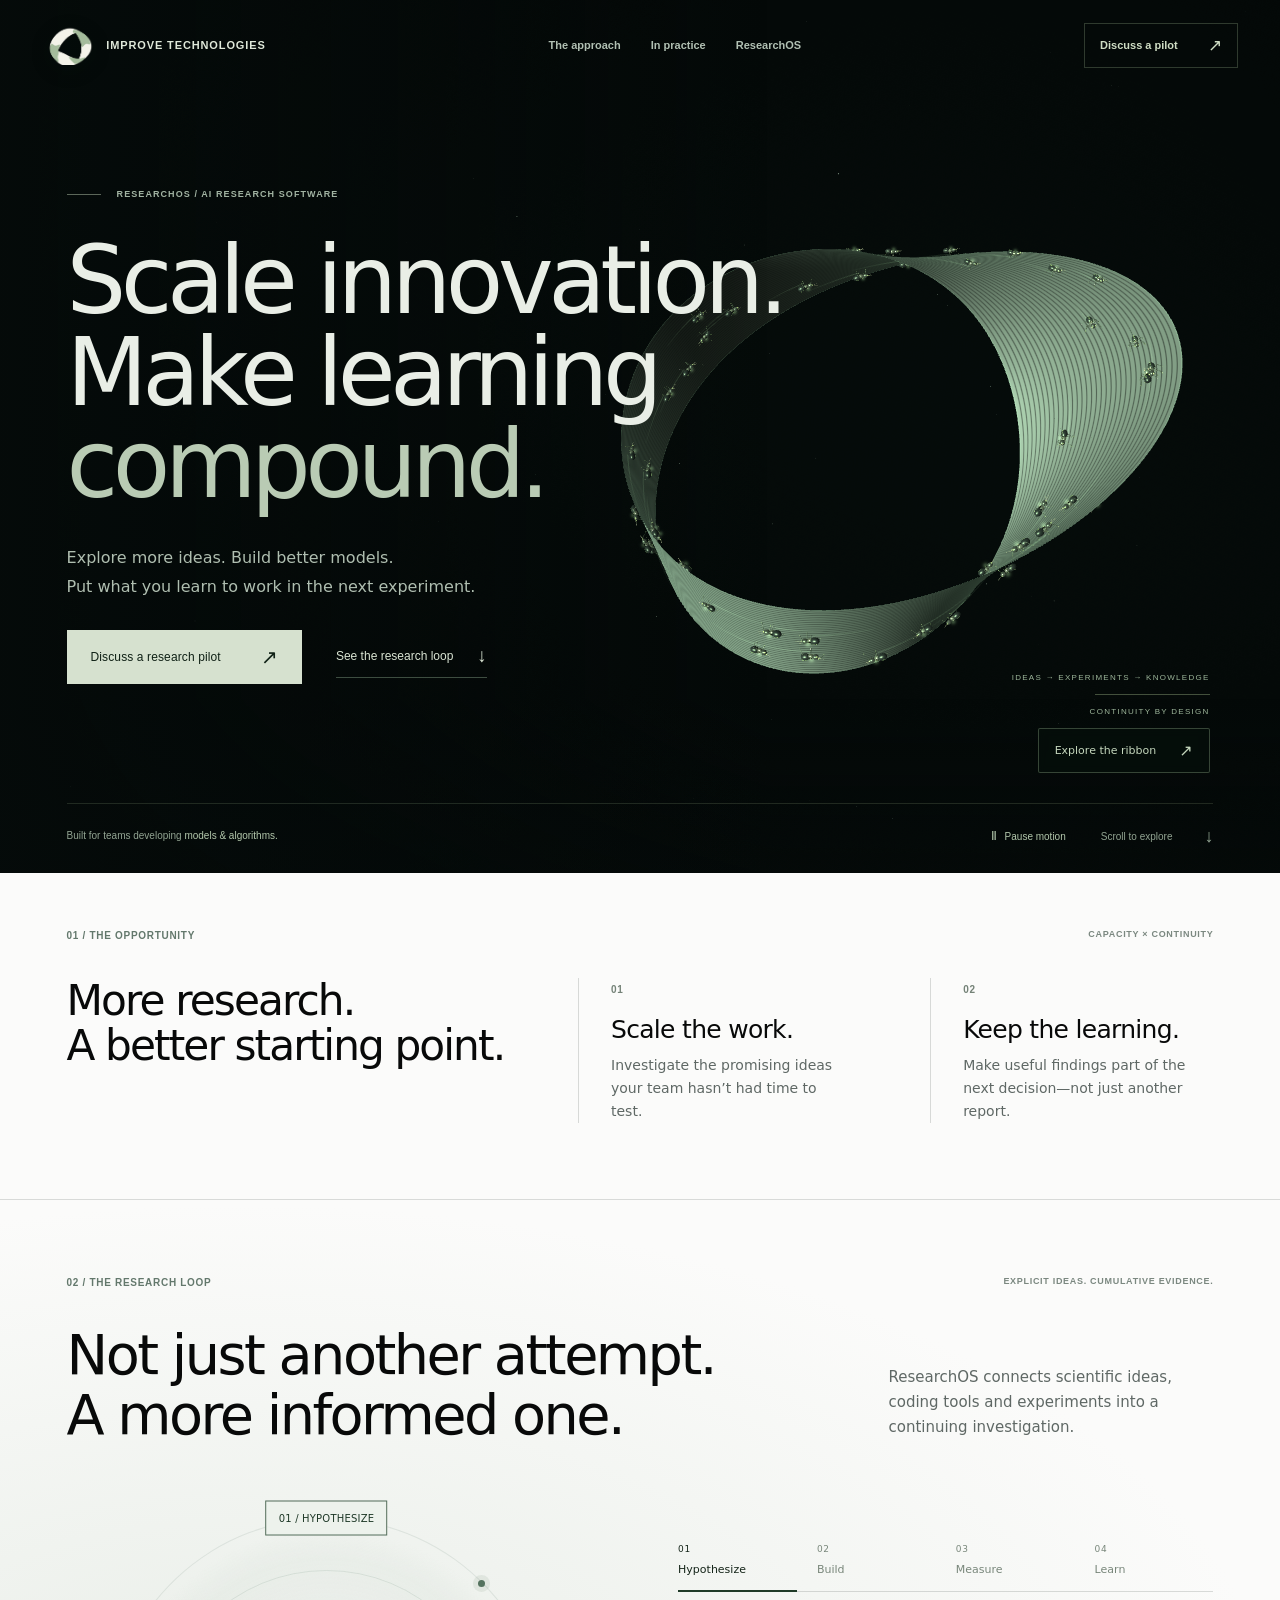
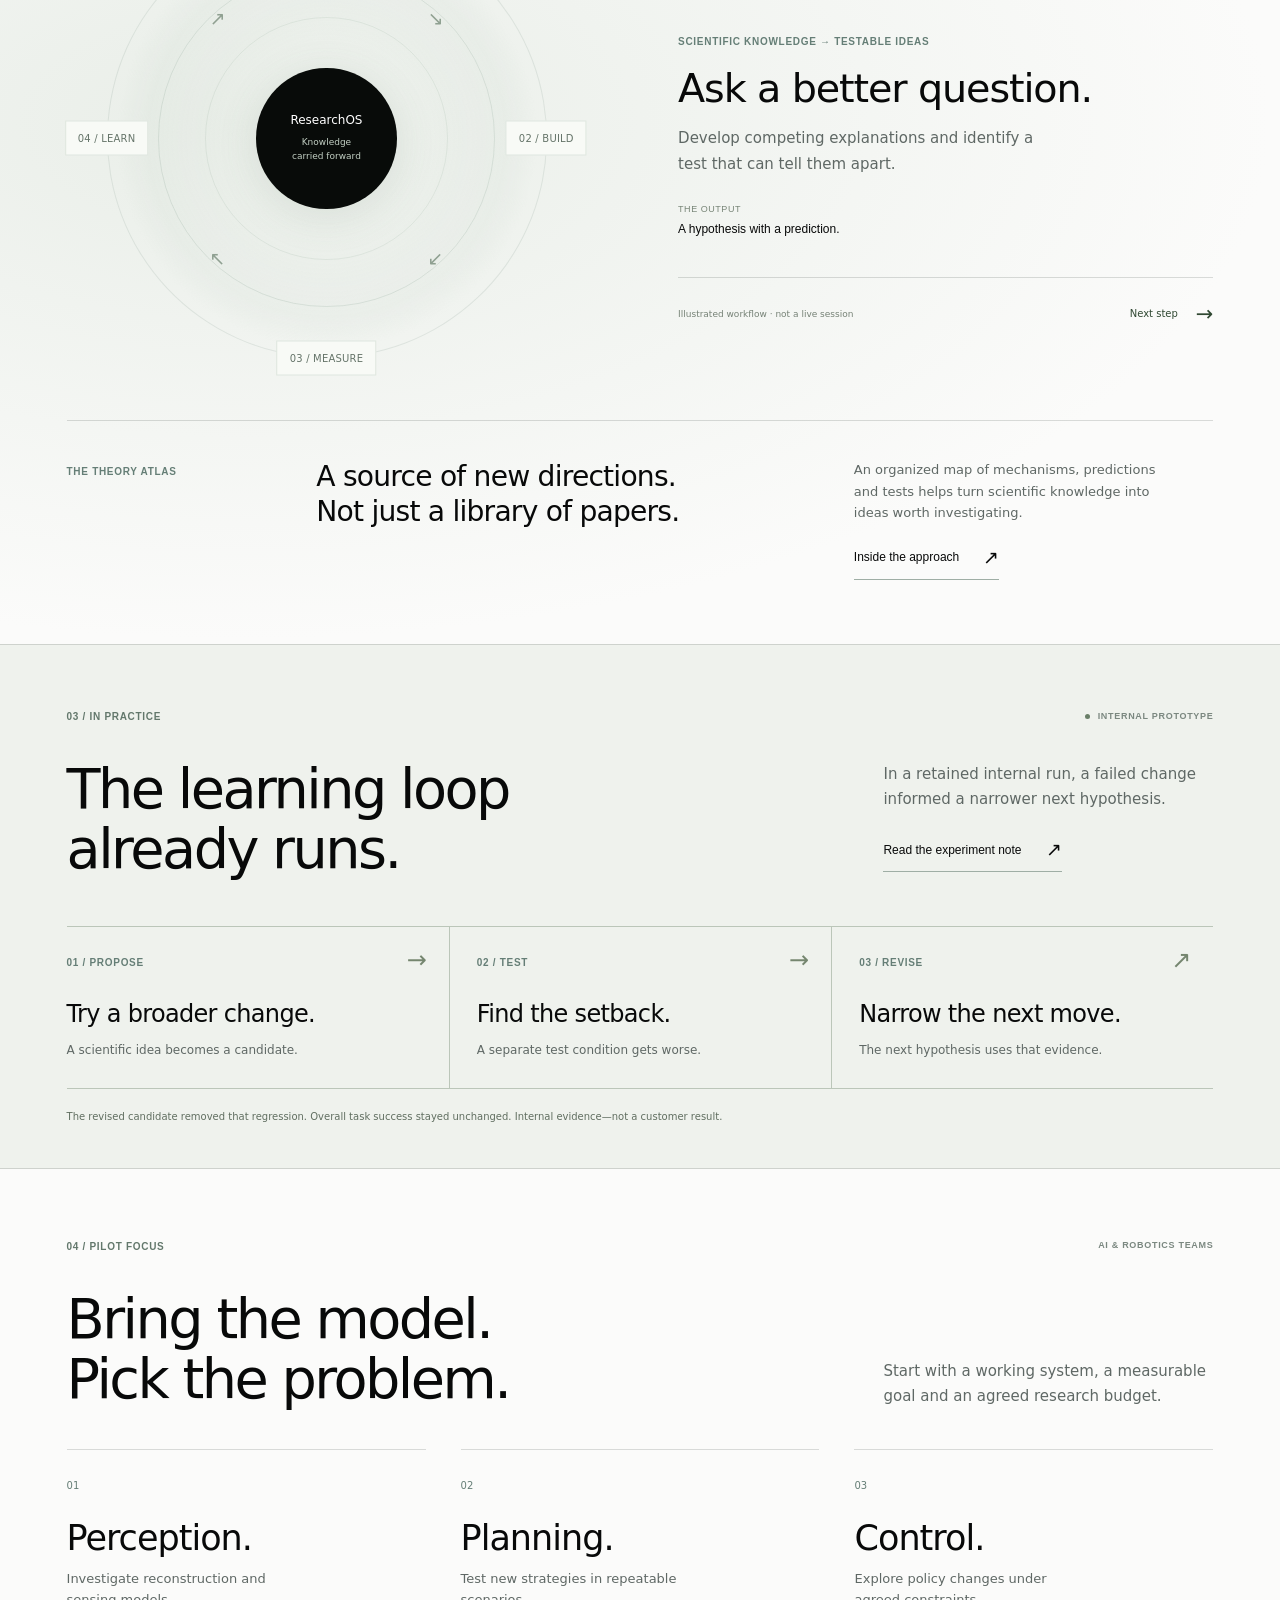
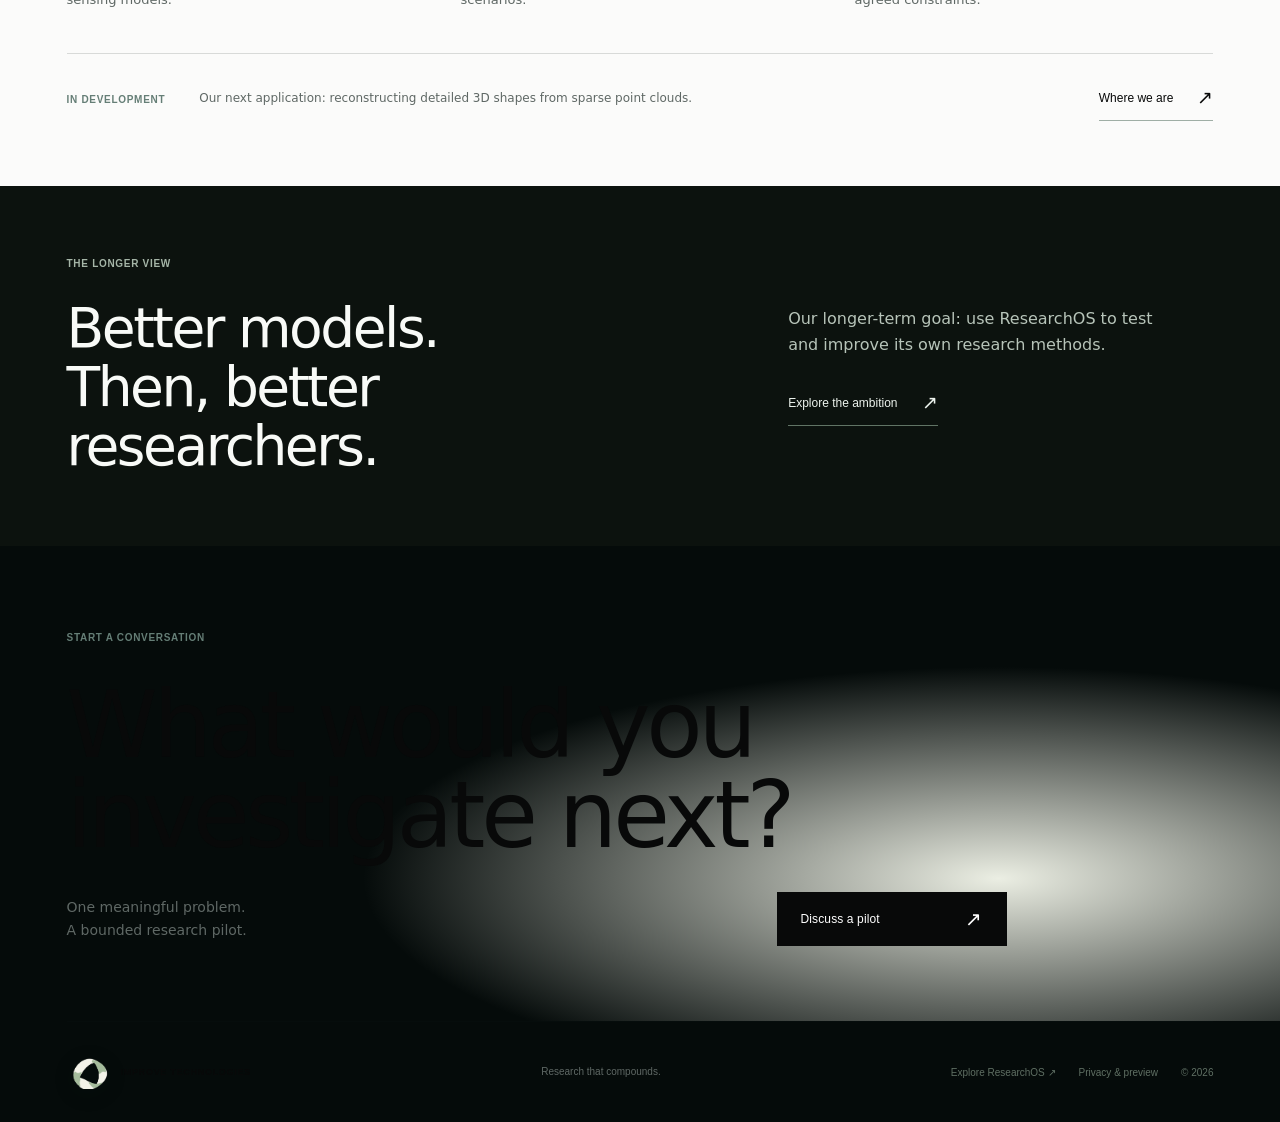
==== index.html @ 12ac1ec7 "Publish Improve Technologies website" ====
<!DOCTYPE html>

<html lang="en"><head><meta charset="utf-8"/><meta content="width=device-width, initial-scale=1" name="viewport"/><meta content="#fbfbfa" name="theme-color"/><meta content="noindex, nofollow" name="robots"/><meta content="ResearchOS by Improve Technologies. AI research software that develops and tests improvements to models and algorithms, and builds on what it learns." name="description"/><meta content="Improve Technologies — Scale innovation. Make learning compound." property="og:title"/><meta content="AI research software for teams developing better models and algorithms." property="og:description"/><meta content="website" property="og:type"/><link href="./favicon.svg" rel="icon" type="image/svg+xml"/><link href="./styles.css" rel="stylesheet"/><title>Improve Technologies — Scale innovation. Make learning compound.</title><style>
/* Approved landing copy + refined, living Möbius visual. */
body:not(.research-page){background:#050b0a}
.hero{min-height:max(830px,97svh);background:#050b0a;color:#e9eee6;padding-top:calc(var(--header) + 98px)}
.hero .grain,.hero .field-canvas{display:none}
.hero-copy{pointer-events:none;max-width:850px}.hero-copy button,.hero-copy a{pointer-events:auto}
.hero h1{font-size:clamp(76px,7.35vw,127px);font-weight:200;max-width:850px;letter-spacing:-.058em;line-height:.98}
.hero h1 span:last-child{color:#b9cbb4}
.hero-label{color:#a2b4a3;letter-spacing:.12em;font-size:9px}.hero-label .small-rule{background:#b4c5ab80}
.hero-deck{color:#afbeb0;font-size:16px;line-height:1.8;max-width:490px}
.hero .button-dark{background:#d6e1cf;color:#102116;border:1px solid #d6e1cf}
.hero .button-dark:hover{background:#eff4e9;color:#102116}
.hero .text-link{color:#dae5d4;border-bottom-color:#78917b80}
.hero-bottom{color:#92a492;border-top-color:#8fab8233}.hero-bottom strong{color:#b4c9ad}.hero .motion-toggle{color:#b4c9ad}
.field-caption{top:auto;bottom:155px;right:5.5%;color:#9db69a;font-size:8px;letter-spacing:.16em}
.field-caption i{background:#94aa8170}
.hero-scene{position:absolute;inset:0;z-index:-2;width:100%;height:100%;border:0;pointer-events:none;background:#050b0a}
.hero-shade{position:absolute;inset:0;z-index:-1;pointer-events:none;background:linear-gradient(90deg,rgba(5,11,10,.92),rgba(5,11,10,.48) 33%,transparent 60%),linear-gradient(0deg,rgba(5,11,10,.5),transparent 20%)}
.scene-launch{position:absolute;right:5.5%;bottom:100px;z-index:2;display:flex;align-items:center;gap:23px;color:#c4d6bc;font-size:11px;border:1px solid #a5c09950;padding:12px 16px;background:#0b1b1044;border-radius:2px;backdrop-filter:blur(5px)}
.scene-launch:hover{border-color:#c3d5b8;background:#12241b}
.scene-launch span{font-size:16px}
body.home-route .site-header,body:not(.research-page):not(.research-route) .site-header{color:#dfe8d9}
body.home-route .primary-nav a,body:not(.research-page):not(.research-route) .primary-nav a{color:#b1c0b3}
body.home-route .header-cta,body:not(.research-page):not(.research-route) .header-cta{border-color:#96ad884d;color:#cfddc4}
body.home-route .header-cta:hover,body:not(.research-page):not(.research-route) .header-cta:hover{background:#182b1e}
body.home-route .brand-mark i,body:not(.research-page):not(.research-route) .brand-mark i{background:#c2d5b4;box-shadow:0 0 10px #c6dcb038}
body.home-route .menu-button span,body:not(.research-page):not(.research-route) .menu-button span{background:#d8e3cd}
body.research-route{background:#fbfbfa}
#approach{background:radial-gradient(ellipse at 19% 50%,#e9eee8 0,#fbfbfa 70%)}
.orbital-loop .orbit-traveler{transition:transform 1.0s cubic-bezier(.2,.7,.2,1)}
.scene-dialog{width:100vw;max-width:none;height:100dvh;max-height:none;margin:0;padding:0;border:0;background:#050b0a;overflow:hidden;color:#dbe8d4;position:fixed;inset:0}
.scene-dialog::backdrop{background:#050b0a}
.scene-dialog iframe{width:100%;height:100%;border:0;display:block}
.scene-close{position:absolute;z-index:100;right:24px;top:84px;border:1px solid #a6c19777;color:#deecd3;background:#07150eeb;font-size:11px;padding:12px 16px;border-radius:2px}
.scene-close:hover{background:#203625}.scene-close span{margin-left:20px;font-size:19px}
.scene-dialog-note{position:absolute;top:89px;left:44px;z-index:20;color:#728d78;font-size:8px;letter-spacing:.07em;pointer-events:none}
.scene-dialog h2.sr-only{position:absolute;width:1px;height:1px;overflow:hidden;clip:rect(0,0,0,0)}
@media(min-width:1800px){.hero{min-height:960px}.hero-copy{max-width:940px}.hero h1{font-size:133px}}
@media(max-width:1000px) and (min-width:701px){.hero h1{font-size:clamp(66px,8.5vw,86px)}.hero{padding-top:160px}.hero-copy{max-width:650px}.hero-deck{font-size:14px}.hero-actions{gap:24px}.hero .text-link{font-size:11px}.field-caption{bottom:165px}}
@media(max-width:700px){
 .hero{min-height:1000px;min-height:max(1000px,125svh);padding-top:132px;padding-bottom:100px}
 .hero h1{font-size:clamp(48px,11.8vw,77px);max-width:100%;line-height:1.01}
 .hero-copy{width:100%}.hero-label{font-size:8px;margin-bottom:22px;gap:10px}.hero-label .small-rule{width:20px}
 .hero-deck{font-size:13px;line-height:1.75;margin-top:22px;max-width:100%}.hero-actions{gap:17px;margin-top:22px;flex-wrap:wrap}.hero .button{font-size:11px;min-height:46px;padding:12px 16px;gap:22px}.hero .text-link{font-size:10px;gap:12px}
 .hero-scene{top:470px;height:430px;bottom:auto}.hero-shade{background:linear-gradient(0deg,#050b0a,transparent 25%,transparent 52%,#050b0a 57%)}
 .scene-launch{right:var(--gutter);bottom:108px;padding:10px 13px;font-size:10px}
 .field-caption{left:var(--gutter);right:auto;bottom:112px;align-items:flex-start;font-size:6px;gap:7px;max-width:150px}
 .field-caption i{width:55px}.hero-bottom{font-size:9px;gap:15px;flex-wrap:wrap;bottom:22px}.hero-bottom>p{max-width:190px}.hero .scroll-link{display:none}.hero .motion-toggle{font-size:9px}
 .scene-close{top:77px;right:18px;padding:10px;font-size:10px}.scene-dialog-note{top:89px;left:20px;font-size:6px;max-width:160px}
}
@media(prefers-reduced-motion:reduce){*{scroll-behavior:auto!important}.orbit-traveler{transition:none!important}}
</style></head><body><a class="skip-link" href="#main">Skip to content</a><header class="site-header"><a aria-label="Improve Technologies home" class="brand" href="#top"><span aria-hidden="true" class="brand-mark"><img alt="" src="./assets/improve-logo-mark.png"/></span><span class="brand-name">Improve Technologies</span></a><nav aria-label="Main navigation" class="primary-nav"><a href="#approach">The approach</a><a href="#in-practice">In practice</a><a href="./research-os.html">ResearchOS</a></nav><div class="header-actions"><button class="header-cta" data-open="pilotDialog">Discuss a pilot <span aria-hidden="true">↗</span></button><button aria-controls="menuPanel" aria-expanded="false" aria-label="Open menu" class="menu-button"><span></span><span></span></button></div></header><nav aria-label="Mobile navigation" class="menu-panel" hidden="" id="menuPanel"><a href="#approach">The approach</a><a href="#in-practice">In practice</a><a href="./research-os.html">ResearchOS</a><button data-open="pilotDialog">Discuss a pilot <span aria-hidden="true">↗</span></button></nav>
<main id="main">
<section aria-labelledby="hero-title" class="hero" id="top">
<iframe aria-hidden="true" class="hero-scene" id="mobiusHero" tabindex="-1" title="Animated Möbius ribbon and electronic ants"></iframe><div aria-hidden="true" class="hero-shade"></div><div aria-hidden="true" class="grain"></div>
<div class="hero-copy"><p class="eyebrow hero-label"><span class="small-rule"></span>RESEARCHOS / AI RESEARCH SOFTWARE</p>
<h1 id="hero-title"><span>Scale innovation.</span><span>Make learning</span><span>compound.</span></h1>
<p class="hero-deck">Explore more ideas. Build better models.<br/>Put what you learn to work in the next experiment.</p>
<div class="hero-actions"><button class="button button-dark" data-open="pilotDialog">Discuss a research pilot <span aria-hidden="true">↗</span></button><a class="text-link" href="#approach">See the research loop <span aria-hidden="true">↓</span></a></div>
</div>
<p aria-hidden="true" class="field-caption"><span>IDEAS → EXPERIMENTS → KNOWLEDGE</span><i></i>CONTINUITY BY DESIGN</p>
<div class="hero-bottom"><p>Built for teams developing <strong>models &amp; algorithms.</strong></p><button aria-pressed="false" class="motion-toggle" id="motionToggle"><span aria-hidden="true" class="motion-icon">Ⅱ</span><span class="motion-label">Pause motion</span></button><a aria-label="Scroll to the opportunity" class="scroll-link" href="#opportunity">Scroll to explore <span aria-hidden="true">↓</span></a></div>
<button aria-haspopup="dialog" class="scene-launch" data-explore-scene="">Explore the ribbon <span aria-hidden="true">↗</span></button></section>
<section aria-labelledby="opportunity-title" class="opportunity section-shell" id="opportunity">
<div class="section-index"><span>01 / THE OPPORTUNITY</span><span>CAPACITY × CONTINUITY</span></div>
<div class="opportunity-grid"><h2 id="opportunity-title">More research.<br/>A better starting point.</h2><div class="benefit"><span class="mini-index">01</span><h3>Scale the work.</h3><p>Investigate the promising ideas your team hasn’t had time to test.</p></div><div class="benefit"><span class="mini-index">02</span><h3>Keep the learning.</h3><p>Make useful findings part of the next decision—not just another report.</p></div></div>
</section>
<section aria-labelledby="approach-title" class="approach section-shell" id="approach">
<div class="section-index"><span>02 / THE RESEARCH LOOP</span><span>EXPLICIT IDEAS. CUMULATIVE EVIDENCE.</span></div>
<div class="approach-heading"><h2 id="approach-title">Not just another attempt.<br/>A more informed one.</h2><p>ResearchOS connects scientific ideas, coding tools and experiments into a continuing investigation.</p></div>
<div class="loop-workspace">
<div aria-label="Scientific knowledge informs hypotheses, which lead to building, measuring and learning. Evidence feeds the next hypothesis." class="orbital-loop" role="img"><div class="orbit orbit-outer"></div><div class="orbit orbit-middle"></div><div class="orbit orbit-inner"></div><div class="orbit-core"><span>ResearchOS</span><small>Knowledge<br/>carried forward</small></div><span class="orbital-label label-top is-current" data-orbit="0">01 / Hypothesize</span><span class="orbital-label label-right" data-orbit="1">02 / Build</span><span class="orbital-label label-bottom" data-orbit="2">03 / Measure</span><span class="orbital-label label-left" data-orbit="3">04 / Learn</span><i aria-hidden="true" class="orbit-traveler"></i><span aria-hidden="true" class="orbit-direction direction-one">↘</span><span aria-hidden="true" class="orbit-direction direction-two">↙</span><span aria-hidden="true" class="orbit-direction direction-three">↖</span><span aria-hidden="true" class="orbit-direction direction-four">↗</span></div>
<div class="loop-details"><div aria-label="Explore the research steps" class="loop-tabs" role="tablist"><button aria-controls="panel-0" aria-selected="true" data-step="0" id="tab-0" role="tab"><span>01</span>Hypothesize</button><button aria-controls="panel-1" aria-selected="false" data-step="1" id="tab-1" role="tab" tabindex="-1"><span>02</span>Build</button><button aria-controls="panel-2" aria-selected="false" data-step="2" id="tab-2" role="tab" tabindex="-1"><span>03</span>Measure</button><button aria-controls="panel-3" aria-selected="false" data-step="3" id="tab-3" role="tab" tabindex="-1"><span>04</span>Learn</button></div>
<div aria-labelledby="tab-0" class="step-panel" id="panel-0" role="tabpanel" tabindex="0"><p class="eyebrow">SCIENTIFIC KNOWLEDGE → TESTABLE IDEAS</p><h3>Ask a better question.</h3><p>Develop competing explanations and identify a test that can tell them apart.</p><div class="step-output"><span>THE OUTPUT</span><strong>A hypothesis with a prediction.</strong></div></div>
<div aria-labelledby="tab-1" class="step-panel" hidden="" id="panel-1" role="tabpanel" tabindex="0"><p class="eyebrow">AN IDEA → AN ENGINEERING CHANGE</p><h3>Put ideas to work.</h3><p>Coding tools implement approved changes in the model or algorithm you want to improve.</p><div class="step-output"><span>THE OUTPUT</span><strong>A candidate ready to test.</strong></div></div>
<div aria-labelledby="tab-2" class="step-panel" hidden="" id="panel-2" role="tabpanel" tabindex="0"><p class="eyebrow">CONTROLLED EXPERIMENT → EVIDENCE</p><h3>Find out what changed.</h3><p>Compare against an agreed baseline. Preserve the result, its conditions and its limits.</p><div class="step-output"><span>THE OUTPUT</span><strong>Evidence, not just a score.</strong></div></div>
<div aria-labelledby="tab-3" class="step-panel" hidden="" id="panel-3" role="tabpanel" tabindex="0"><p class="eyebrow">EVIDENCE → THE NEXT INVESTIGATION</p><h3>Build on the result.</h3><p>Feed the findings into the next hypothesis—including evidence that challenges the last idea.</p><div class="step-output"><span>THE OUTPUT</span><strong>A more informed next move.</strong></div></div>
<div class="loop-footer"><span>Illustrated workflow · not a live session</span><button aria-label="Explore next research step" class="next-step" id="nextStep">Next step <span aria-hidden="true">→</span></button></div>
</div>
</div>
<div class="atlas-note"><p class="eyebrow">THE THEORY ATLAS</p><h3>A source of new directions.<br/>Not just a library of papers.</h3><div><p>An organized map of mechanisms, predictions and tests helps turn scientific knowledge into ideas worth investigating.</p><a class="text-link" href="./research-os.html#theory">Inside the approach <span aria-hidden="true">↗</span></a></div></div>
</section>
<section aria-labelledby="practice-title" class="practice section-shell" id="in-practice">
<div class="section-index"><span>03 / IN PRACTICE</span><span class="status-label"><i></i>INTERNAL PROTOTYPE</span></div>
<div class="practice-heading"><h2 id="practice-title">The learning loop<br/>already runs.</h2><div><p>In a retained internal run, a failed change informed a narrower next hypothesis.</p><button class="text-link" data-open="caseDialog">Read the experiment note <span aria-hidden="true">↗</span></button></div></div>
<div class="evidence-sequence"><article><span class="eyebrow">01 / PROPOSE</span><h3>Try a broader change.</h3><p>A scientific idea becomes a candidate.</p><span aria-hidden="true" class="sequence-arrow">→</span></article><article><span class="eyebrow">02 / TEST</span><h3>Find the setback.</h3><p>A separate test condition gets worse.</p><span aria-hidden="true" class="sequence-arrow">→</span></article><article><span class="eyebrow">03 / REVISE</span><h3>Narrow the next move.</h3><p>The next hypothesis uses that evidence.</p><span aria-hidden="true" class="sequence-mark">↗</span></article></div>
<p class="evidence-note">The revised candidate removed that regression. Overall task success stayed unchanged. Internal evidence—not a customer result.</p>
</section>
<section aria-labelledby="pilots-title" class="applications section-shell" id="pilots"><div class="section-index"><span>04 / PILOT FOCUS</span><span>AI &amp; ROBOTICS TEAMS</span></div><div class="applications-heading"><h2 id="pilots-title">Bring the model.<br/>Pick the problem.</h2><p>Start with a working system, a measurable goal and an agreed research budget.</p></div><div class="application-grid"><article><span>01</span><h3>Perception.</h3><p>Investigate reconstruction and sensing models.</p></article><article><span>02</span><h3>Planning.</h3><p>Test new strategies in repeatable scenarios.</p></article><article><span>03</span><h3>Control.</h3><p>Explore policy changes under agreed constraints.</p></article></div><div class="pilot-progress"><span class="eyebrow">IN DEVELOPMENT</span><p>Our next application: reconstructing detailed 3D shapes from sparse point clouds.</p><a class="text-link" href="./research-os.html#status">Where we are <span aria-hidden="true">↗</span></a></div></section>
<section aria-labelledby="vision-title" class="vision section-shell"><div><p class="eyebrow">THE LONGER VIEW</p><h2 id="vision-title">Better models.<br/>Then, better researchers.</h2></div><div class="vision-copy"><p>Our longer-term goal: use ResearchOS to test and improve its own research methods.</p><a class="text-link" href="./research-os.html#vision">Explore the ambition <span aria-hidden="true">↗</span></a></div></section>
<section aria-labelledby="contact-title" class="contact section-shell" id="contact"><p class="eyebrow">START A CONVERSATION</p><h2 id="contact-title">What would you<br/>investigate next?</h2><div class="contact-bottom"><p>One meaningful problem.<br/>A bounded research pilot.</p><button class="button button-dark" data-open="pilotDialog">Discuss a pilot <span aria-hidden="true">↗</span></button></div></section>
</main><footer class="site-footer"><a class="brand" href="./index.html#top"><span aria-hidden="true" class="brand-mark"><img alt="" src="./assets/improve-logo-mark.png"/></span><span class="brand-name">Improve Technologies</span></a><p>Research that compounds.</p><div class="footer-links"><a href="./research-os.html">Explore ResearchOS <span aria-hidden="true">↗</span></a><button data-open="privacyDialog">Privacy &amp; preview</button><span>© 2026</span></div></footer>
<dialog aria-labelledby="pilot-title" class="modal pilot-modal" id="pilotDialog">
<button aria-label="Close pilot brief" class="close-modal">×</button>
<p class="eyebrow">LET’S START WITH ONE PROBLEM</p>
<h2 id="pilot-title">What would you<br/>investigate next?</h2>
<p class="modal-deck">A working model. A meaningful test. A research question worth answering.</p>
<form id="pilotForm">
<div class="form-grid"><label>Your name<input autocomplete="name" maxlength="100" name="name" placeholder="Name" required=""/></label><label>Work email<input autocomplete="email" maxlength="150" name="email" placeholder="you@company.com" required="" type="email"/></label></div>
<label>Company or research team<input autocomplete="organization" maxlength="150" name="team" placeholder="Your team" required=""/></label>
<label>What do you want to improve?<textarea maxlength="2500" name="problem" placeholder="The model or algorithm, the problem, and how you would measure progress." required="" rows="3"></textarea></label>
<div class="form-grid"><label>Research area<select name="area"><option>AI model development</option><option>Robotics / perception</option><option>Planning / control</option><option>Other engineering research</option></select></label><label>Current evaluation<select name="evaluation"><option>We have a repeatable test</option><option>Our evaluation needs work</option><option>We are still exploring</option></select></label></div>
<div class="preview-note"><span class="status-dot"></span><p><strong>Review preview.</strong> Nothing is sent. Download your brief or copy it to share directly. Your answers stay in this tab.</p></div>
<div class="form-actions"><button class="button button-dark" type="submit">Download brief <span aria-hidden="true">↓</span></button><button class="text-button" id="copyBrief" type="button">Copy brief <span aria-hidden="true">↗</span></button></div>
<p class="form-status" id="formStatus" role="status"></p>
</form>
</dialog>
<dialog aria-labelledby="case-title" class="modal case-modal" id="caseDialog">
<button aria-label="Close experiment note" class="close-modal">×</button>
<p class="eyebrow">INTERNAL RESEARCH NOTE · 16 SEPTEMBER 2026</p>
<h2 id="case-title">Evidence changed<br/>the next attempt.</h2>
<p class="modal-deck">A bounded, three-attempt control simulation shows the feedback loop operating.</p>
<ol class="case-list"><li><span>01</span><div><h3>Propose.</h3><p>An initial candidate changed the strategy. Its results were recorded before the next research request.</p></div></li><li><span>02</span><div><h3>Test.</h3><p>A broader change exposed a regression in a separate test condition. That negative finding became part of the next attempt’s scientific context.</p></div></li><li><span>03</span><div><h3>Revise.</h3><p>The next hypothesis restricted where the change applied. The retained report records that the earlier regression disappeared.</p></div></li></ol>
<div class="case-boundary"><h3>What this establishes</h3><p>The retained internal report describes evidence-conditioned hypothesis revision. Overall task success stayed unchanged. This is not a customer result or proof of general productivity gains.</p><p>The report also leaves a separate mechanism-validation gate unresolved. The live run was not re-executed for this website.</p></div>
<p class="source-note">Source: ResearchOS internal L6 report, fourth occurrence, 16 September 2026. This is a summary of the retained report, not a live run.</p>
</dialog>
<dialog aria-labelledby="privacy-title" class="modal small-modal" id="privacyDialog"><button aria-label="Close privacy information" class="close-modal">×</button><p class="eyebrow">ABOUT THIS REVIEW</p><h2 id="privacy-title">A working preview.<br/>No hidden collection.</h2><p>This preview has no analytics, advertising trackers, cookies or third-party fonts. Its pilot form does not submit information to a server.</p><p>Briefs are created in your browser. Closing or refreshing the tab ends this temporary session. The hosting provider may still process ordinary request logs.</p><p>A verified contact destination and final company legal details must be added before a public commercial launch.</p></dialog>
<dialog aria-labelledby="sceneTitle" class="scene-dialog" id="sceneDialog"><h2 class="sr-only" id="sceneTitle">Explore the Möbius ribbon</h2><p class="scene-dialog-note">INTERACTIVE GEOMETRY · NOT A LIVE RESEARCHOS RUN</p><button aria-label="Close simulation and return to website" class="scene-close" id="closeScene">Back to website <span aria-hidden="true">×</span></button></dialog><script id="sceneSource" type="application/octet-stream">[base64]/[base64]/[base64]/[base64]/[base64]/[base64]/[base64]</script><script src="./script.js"></script></body></html>
---- styles.css ----
:root{--ink:#080909;--muted:#5f6865;--accent:#657e76;--paper:#fbfbfa;--line:rgba(15,28,23,.15);--font:Inter,ui-sans-serif,system-ui,-apple-system,BlinkMacSystemFont,"Segoe UI","Helvetica Neue",Arial,sans-serif;--ui:"Avenir Next",Inter,"Helvetica Neue",Arial,sans-serif;--gutter:clamp(24px,5.2vw,96px);--header:90px;color-scheme:light;font-family:var(--font)}
*{box-sizing:border-box}html{scroll-behavior:smooth;scroll-padding-top:105px}body{margin:0;min-width:320px;background:var(--paper);color:var(--ink);-webkit-font-smoothing:antialiased}body:has(dialog[open]){overflow:hidden}a{color:inherit;text-decoration:none}button,input,select,textarea{font:inherit}button{color:inherit;cursor:pointer}button,a,input,select,textarea,summary{-webkit-tap-highlight-color:transparent}button:focus-visible,a:focus-visible,summary:focus-visible{outline:2px solid var(--accent);outline-offset:6px}button{border:0;background:none}p{margin:0}h1,h2,h3{margin:0;font-weight:200}h2{font-size:clamp(35px,4.35vw,66px);line-height:1.07;letter-spacing:-.045em}h3{letter-spacing:-.028em}p{line-height:1.65}::selection{background:#d1dcd6;color:#000}[hidden]{display:none!important}.section-shell{padding-inline:var(--gutter)}.skip-link{position:fixed;left:24px;top:-90px;z-index:100;background:var(--ink);color:white;padding:14px}.skip-link:focus{top:12px}
.site-header{position:absolute;top:0;left:0;right:0;z-index:20;min-height:var(--header);display:flex;align-items:center;justify-content:space-between;gap:36px;padding:17px clamp(22px,3.3vw,64px)}.brand{display:inline-flex;align-items:center;gap:9px;white-space:nowrap;font-family:var(--ui);font-size:11px;letter-spacing:.015em;font-weight:650;text-transform:uppercase}.brand-mark{position:relative;width:45px;height:45px;display:grid;place-items:center;flex-shrink:0}.brand-mark:before,.brand-mark:after{content:"";position:absolute;inset:4px;border:1px solid #bac4bf;border-radius:50%;transform:rotate(40deg) scaleX(.65)}.brand-mark:after{inset:0;border-color:#d6deda;transform:rotate(40deg) scaleX(.65)}.brand-mark i{width:11px;height:11px;background:var(--ink);border-radius:50%;box-shadow:0 0 9px #7c8b8270}.primary-nav{display:flex;gap:30px;align-items:center;margin-left:auto;margin-right:auto}.primary-nav a,.header-cta,.menu-panel a,.menu-panel button{font-family:var(--ui);font-size:11px;font-weight:550}.primary-nav a{padding-block:9px;position:relative;color:#555d59}.primary-nav a:after{content:"";position:absolute;height:1px;background:currentColor;bottom:2px;left:0;right:0;transform:scaleX(0);transform-origin:left;transition:transform .25s}.primary-nav a:hover:after,.primary-nav a[aria-current]:after{transform:scaleX(1)}.header-actions{display:flex;align-items:center;gap:28px}.header-cta{padding:11px 15px;border:1px solid #aebbb6;display:flex;align-items:center;gap:30px;transition:background .2s}.header-cta:hover{background:#e7ede9}.header-cta span{font-size:17px}.menu-button{display:none;width:30px;height:32px;padding:5px 0;align-content:center;gap:6px}.menu-button span{display:block;height:1px;width:26px;background:var(--ink);transition:transform .2s}.menu-button[aria-expanded=true] span:first-child{transform:translateY(3.5px) rotate(45deg)}.menu-button[aria-expanded=true] span:last-child{transform:translateY(-3.5px) rotate(-45deg)}.menu-panel{position:absolute;z-index:19;top:78px;right:20px;left:20px;padding:10px 20px;background:#fbfbfaf5;backdrop-filter:blur(18px);border:1px solid var(--line)}.menu-panel a,.menu-panel button{display:flex;justify-content:space-between;width:100%;padding:19px 0;border-bottom:1px solid var(--line);text-align:left;font-size:15px}.menu-panel button{border-bottom:0}.eyebrow,.section-index,.mini-index{font-family:var(--ui);font-size:10px;font-weight:550;line-height:1.5;letter-spacing:.07em;text-transform:uppercase}.eyebrow{color:var(--accent)}
.hero{position:relative;isolation:isolate;min-height:900px;min-height:max(840px,96svh);padding:calc(var(--header) + 76px) var(--gutter) 130px;overflow:hidden;background:radial-gradient(ellipse at 87% 61%,#dde6df 0,transparent 43%),linear-gradient(130deg,#fbfbfa 30%,#fff 65%,#f3f5ee)}.field-canvas,.grain{position:absolute;inset:0;z-index:-1;pointer-events:none;width:100%;height:100%}.grain{opacity:.16;background-image:linear-gradient(#33333309 1px,transparent 1px),linear-gradient(90deg,#33333309 1px,transparent 1px);background-size:35px 35px;mask-image:linear-gradient(140deg,transparent 20%,#000)}.hero-copy{position:relative;z-index:1;max-width:1100px}.hero-label{display:flex;gap:16px;align-items:center;margin-bottom:33px;color:#586860}.small-rule{width:34px;height:1px;display:inline-block;background:var(--ink)}.hero h1{font-size:clamp(76px,8.8vw,151px);font-weight:100;line-height:.95;letter-spacing:-.055em;max-width:1090px}.hero h1 span{display:block}.hero h1 span:last-child{color:#637c71}.hero-deck{margin-top:33px;font-size:17px;line-height:1.65;max-width:485px;color:#3c4941}.hero-actions{display:flex;align-items:center;gap:34px;margin-top:28px}.button{min-height:52px;display:inline-flex;justify-content:space-between;align-items:center;gap:40px;padding:16px 23px;font-family:var(--ui);font-size:12px;font-weight:500;letter-spacing:.01em;transition:background .2s,transform .2s;border:1px solid transparent}.button-dark{background:var(--ink);color:#fff}.button-dark:hover{background:#30463b;transform:translateY(-2px)}.button span{font-size:20px;line-height:1}.text-link{display:inline-flex;gap:24px;align-items:center;border:0;background:transparent;padding:8px 0;border-bottom:1px solid #9faea5;font-family:var(--ui);font-size:12px;font-weight:500;width:max-content;max-width:100%;line-height:1.4;transition:color .2s,border-color .2s}.text-link span{font-size:19px}.text-link:hover{color:var(--accent);border-color:var(--ink)}.field-caption{position:absolute;right:7%;top:72%;font-size:9px;letter-spacing:.11em;color:#687a70;text-transform:uppercase;font-family:var(--ui);display:flex;flex-direction:column;align-items:flex-end;gap:10px}.field-caption i{display:block;width:115px;height:1px;background:#9bad9e}.hero-bottom{position:absolute;bottom:25px;left:var(--gutter);right:var(--gutter);border-top:1px solid var(--line);padding-top:20px;display:flex;align-items:center;justify-content:space-between;gap:30px;font-family:var(--ui);font-size:10px;color:#5b685f}.hero-bottom strong{font-weight:500;color:#303b34}.motion-toggle{display:flex;align-items:center;gap:8px;font-size:10px;padding:5px;color:#5b685f;margin-left:auto}.motion-icon{font-size:12px}.scroll-link{display:flex;gap:32px;align-items:center}.scroll-link span{font-size:18px}
.section-index{display:flex;justify-content:space-between;gap:24px;color:#63786c;padding-bottom:35px}.section-index span+span{color:#7b8880;font-size:9px}.opportunity{padding-top:55px;padding-bottom:76px;border-bottom:1px solid var(--line);background:#fbfbfa}.opportunity-grid{display:grid;grid-template-columns:1.25fr .8fr .8fr;gap:6%}.opportunity h2{font-size:clamp(33px,3.3vw,49px)}.benefit{border-left:1px solid var(--line);padding-left:32px}.mini-index{color:#748277}.benefit h3{font-size:25px;font-weight:350;margin:18px 0 10px}.benefit p{font-size:14px;max-width:26ch;color:var(--muted)}
.approach{padding-top:75px;padding-bottom:64px;background:radial-gradient(ellipse at 19% 50%,#e9eee8 0,transparent 44%)}.approach-heading{display:flex;justify-content:space-between;align-items:flex-end;gap:70px}.approach-heading>p{font-size:15px;max-width:325px;color:var(--muted);padding-bottom:5px}.loop-workspace{display:grid;grid-template-columns:1fr 1.03fr;gap:8%;align-items:center;margin-top:60px;margin-bottom:48px}.orbital-loop{position:relative;aspect-ratio:1;margin:auto;isolation:isolate;width:90%;max-width:470px;min-width:0;--travel-rotation:0deg}.orbit{position:absolute;border:1px solid #7c93862b;border-radius:50%;pointer-events:none}.orbit-outer{inset:3%;transform:rotate(-32deg);background:radial-gradient(circle,transparent 25%,#adc0b316 58%,transparent 68%)}.orbit-middle{inset:14%;border-color:#8fa39838}.orbit-inner{inset:24%;border-color:#899e9026}.orbit-core{position:absolute;inset:35%;border-radius:50%;display:flex;align-items:center;justify-content:center;flex-direction:column;gap:9px;background:#080b09;color:white;box-shadow:0 8px 40px #546f5822;font-size:12px}.orbit-core span{font-weight:450}.orbit-core small{color:#c3d0c4;font-size:9px;text-align:center;line-height:1.5}.orbital-label{position:absolute;z-index:2;background:#f8faf6;padding:11px 12px;border:1px solid #afc0b356;color:#657469;font-size:10px;font-weight:500;text-transform:uppercase;letter-spacing:.02em;transition:background .2s,color .2s,border-color .2s;white-space:nowrap}.orbital-label.is-current{border-color:#536d5a;color:#1e3827;background:#edf2ec}.label-top{left:50%;top:3%;transform:translate(-50%,-50%)}.label-right{right:3%;top:50%;transform:translate(50%,-50%)}.label-bottom{bottom:3%;left:50%;transform:translate(-50%,50%)}.label-left{left:3%;top:50%;transform:translate(-50%,-50%)}.orbit-traveler{position:absolute;inset:3%;transform:rotate(var(--travel-rotation));transition:transform .65s cubic-bezier(.2,.7,.2,1);pointer-events:none}.orbit-traveler:after{content:"";width:7px;height:7px;background:#54725e;border-radius:50%;position:absolute;top:14%;right:14%;box-shadow:0 0 0 5px #718a7320}.orbit-direction{position:absolute;font-size:19px;font-weight:200;color:#8fa091}.direction-one{right:25%;top:22%}.direction-two{right:25%;bottom:22%}.direction-three{left:25%;bottom:22%}.direction-four{left:25%;top:22%}.loop-details{min-width:0}.loop-tabs{display:flex;width:100%;border-bottom:1px solid var(--line);gap:20px}.loop-tabs button{padding:0 0 15px;position:relative;text-align:left;font-size:11px;color:#78867a;flex:1}.loop-tabs button span{display:block;font-size:9px;margin-bottom:9px;letter-spacing:.08em}.loop-tabs button[aria-selected=true]{color:#152519}.loop-tabs button[aria-selected=true]:after{content:"";height:2px;position:absolute;bottom:-1px;left:0;right:0;background:#203b28}.step-panel{padding-top:42px;min-height:285px}.step-panel h3{font-size:clamp(26px,3.1vw,46px);font-weight:250;margin:18px 0 17px;line-height:1.07}.step-panel>p:not(.eyebrow){max-width:360px;font-size:15px;line-height:1.7;color:var(--muted)}.step-output{display:flex;flex-direction:column;gap:8px;padding-top:27px;font-family:var(--ui)}.step-output>span{font-size:9px;color:#788577;letter-spacing:.06em}.step-output strong{font-size:12px;font-weight:450}.loop-footer{border-top:1px solid var(--line);padding-top:17px;display:flex;justify-content:space-between;align-items:center;gap:18px;font-size:9px;color:#768276}.next-step{padding:7px 0;white-space:nowrap;font-size:10px;color:#304832;display:flex;align-items:center;gap:18px}.next-step span{font-size:21px}.atlas-note{border-top:1px solid var(--line);padding-top:38px;display:grid;grid-template-columns:.6fr 1.4fr 1fr;gap:34px;align-items:start}.atlas-note>p{padding-top:5px}.atlas-note h3{font-size:clamp(22px,2.2vw,32px);font-weight:300;line-height:1.25}.atlas-note>div>p{font-size:13px;max-width:37ch;color:var(--muted)}.atlas-note .text-link{margin-top:13px}
.practice{background:#eff2ed;padding-top:64px;padding-bottom:43px;border-block:1px solid var(--line)}.status-label{display:flex;align-items:center;gap:8px}.status-label i,.status-dot{display:inline-block;width:5px;height:5px;border-radius:50%;background:#697f68}.practice-heading{display:flex;justify-content:space-between;gap:70px;align-items:end}.practice-heading>div{max-width:330px;padding-bottom:6px}.practice-heading p{font-size:15px;color:var(--muted)}.practice-heading .text-link{margin-top:17px}.evidence-sequence{margin-top:48px;display:grid;grid-template-columns:repeat(3,1fr);border-top:1px solid #bbc6b9;border-bottom:1px solid #bbc6b9}.evidence-sequence article{position:relative;padding:24px 50px 27px 0}.evidence-sequence article+article{padding-left:27px;border-left:1px solid #bbc6b9}.evidence-sequence h3{font-size:24px;font-weight:350;line-height:1.2;margin:30px 0 12px}.evidence-sequence p{font-size:12px;color:var(--muted)}.sequence-arrow,.sequence-mark{position:absolute;right:22px;top:19px;font-size:24px;font-weight:200;color:#75866f}.evidence-note{font-size:10px;color:#606e60;margin-top:20px;max-width:810px}.applications{padding-top:70px;padding-bottom:65px;background:#fbfbfa}.applications-heading{display:flex;align-items:end;justify-content:space-between;gap:70px}.applications-heading>p{font-size:15px;color:var(--muted);max-width:330px}.application-grid{margin-top:40px;display:grid;grid-template-columns:repeat(3,1fr);gap:35px}.application-grid article{padding-top:24px;border-top:1px solid var(--line)}.application-grid article>span{font-size:10px;color:var(--accent)}.application-grid h3{font-size:35px;font-weight:250;margin:25px 0 10px}.application-grid p{font-size:13px;color:var(--muted);max-width:29ch}.pilot-progress{margin-top:43px;display:flex;align-items:center;gap:34px;border-top:1px solid var(--line);padding-top:23px}.pilot-progress>p{font-size:12px;color:var(--muted);max-width:520px}.pilot-progress>.text-link{margin-left:auto;white-space:nowrap}
.vision{padding-block:70px;background:#0c120e;color:#f8faf7;display:grid;grid-template-columns:1.4fr 1fr;gap:11%;align-items:center;position:relative;overflow:hidden}.vision .eyebrow{color:#a5b5a7;margin-bottom:28px}.vision h2{font-size:clamp(35px,4.3vw,64px)}.vision-copy{max-width:370px}.vision-copy p{color:#b7c4b9;font-size:16px}.vision-copy p+p{font-size:13px;margin-top:20px}.vision .text-link{color:#edf3ed;border-color:#617465;margin-top:24px}.contact{padding-top:84px;padding-bottom:75px;background:radial-gradient(ellipse at 78% 70%,#ebeee3 0,transparent 45%)}.contact h2{margin-top:35px;font-size:clamp(54px,7.2vw,110px);line-height:.98;font-weight:150}.contact-bottom{display:flex;align-items:center;justify-content:space-between;gap:40px;margin-top:32px;max-width:940px}.contact-bottom p{font-size:14px;color:var(--muted)}.contact .button{min-width:230px}.site-footer{margin-inline:var(--gutter);padding-block:29px;border-top:1px solid var(--line);display:flex;gap:35px;justify-content:space-between;align-items:center;font-family:var(--ui)}.site-footer .brand{font-size:9px}.site-footer .brand-mark{width:32px;height:32px}.site-footer .brand-mark i{width:8px;height:8px}.site-footer>p{font-size:10px;color:var(--muted)}.footer-links{display:flex;align-items:center;gap:23px;font-size:10px;color:#5f6f63}.footer-links button{font-size:inherit;padding:0}.footer-links a:hover,.footer-links button:hover{color:var(--ink)}
.modal{background:#fbfbfa;color:var(--ink);border:1px solid var(--line);padding:50px;width:min(670px,calc(100% - 32px));max-height:calc(100svh - 40px);overflow:auto}.modal::backdrop{background:#09120dc2;backdrop-filter:blur(8px)}.modal h2{font-size:clamp(31px,4vw,50px);margin:20px 0 18px}.modal p{font-size:13px;color:var(--muted)}.modal>.eyebrow{font-size:10px}.close-modal{position:absolute;top:13px;right:17px;font-size:30px;font-weight:200;line-height:1;padding:6px}.modal-deck{margin-bottom:28px}.modal form label{display:block;font-size:11px;color:#3e5042;line-height:1.5;margin-bottom:17px}.modal input,.modal select,.modal textarea{display:block;width:100%;margin-top:8px;padding:12px 11px;background:transparent;border:1px solid #bbc8bd;border-radius:0;color:var(--ink);outline-offset:3px;font-size:13px;line-height:1.4;min-height:42px}.modal textarea{resize:vertical}.modal input:focus,.modal textarea:focus,.modal select:focus{outline:1px solid #48644c}.form-grid{display:grid;grid-template-columns:1fr 1fr;gap:20px}.form-actions{display:flex;gap:24px;align-items:center;margin-top:25px}.text-button{font-size:12px;padding:10px 0;border-bottom:1px solid #9fad9f}.preview-note{padding:14px 16px;background:#edf2e9;display:flex;gap:10px;align-items:start}.preview-note .status-dot{flex-shrink:0;margin-top:7px}.preview-note p{font-size:10px;color:#586a57}.preview-note strong{font-weight:550;color:#263d28}.modal .form-status{font-size:12px;margin-top:16px;color:#38593b;min-height:18px}.case-list{list-style:none;padding:0;margin:26px 0;counter-reset:cases}.case-list li{display:flex;gap:28px;padding:21px 0;border-top:1px solid var(--line)}.case-list li>span{font-size:12px;color:var(--accent);padding-top:5px}.case-list h3{font-size:25px;margin-bottom:8px;font-weight:350}.case-list p{font-size:13px}.case-boundary{padding:20px;background:#ebefe7}.case-boundary h3{font-size:17px;font-weight:450;margin-bottom:12px}.case-boundary p+p{margin-top:10px}.source-note,.modal .source-note{font-size:10px;color:#687868;line-height:1.7;margin-top:20px}.small-modal p+p{margin-top:18px}
.detail-hero{padding-top:165px;padding-bottom:70px;background:radial-gradient(ellipse at 81% 41%,#e3ebe2,transparent 50%)}.detail-hero h1{font-size:clamp(64px,8.5vw,128px);font-weight:100;line-height:.97;letter-spacing:-.055em;margin-top:38px}.detail-deck{max-width:535px;font-size:18px;color:var(--muted);margin-top:35px}.detail-hero .text-link{margin-top:20px}.detail-section{padding-block:65px;border-top:1px solid var(--line)}.detail-grid{display:grid;grid-template-columns:1fr 1fr;gap:10%}.detail-grid>div>p{font-size:15px;color:var(--muted);margin-top:20px}.detail-grid>div>p:first-child{margin-top:0}.detail-grid>div>.large-copy{font-size:20px;font-weight:350;line-height:1.6;color:#2c3d31}.detail-grid>div>p.source-note{font-size:11px}.mini-flow{display:flex;gap:20px;align-items:center;border-block:1px solid var(--line);padding:24px 0;margin-top:25px;font-size:11px;color:#4e644f}.mini-flow i{font-style:normal;color:#98a994}.status-list article{padding:27px 0;border-top:1px solid var(--line)}.status-list article:first-child{padding-top:0;border:0}.status-list h3{font-size:27px;font-weight:350;margin:13px 0}.status-list p{font-size:14px;color:var(--muted)}.status-list .text-link{margin-top:15px}.faq details{border-top:1px solid var(--line)}.faq details:last-child{border-bottom:1px solid var(--line)}.faq summary{list-style:none;cursor:pointer;padding:23px 0;display:flex;justify-content:space-between;align-items:center;gap:25px;font-size:15px;line-height:1.5}.faq summary::-webkit-details-marker{display:none}.faq summary span{font-size:23px;font-weight:200;transition:transform .2s}.faq details[open] summary span{transform:rotate(45deg)}.faq details>p{font-size:14px;color:var(--muted);padding-bottom:24px}
@media(min-width:1650px){.section-shell{padding-inline:max(var(--gutter),calc((100vw - 1480px)/2))}.hero{padding-top:180px}.hero h1{font-size:146px}.hero-copy{max-width:1200px}.hero-deck{font-size:19px}.hero{min-height:1020px}.hero-bottom{left:max(var(--gutter),calc((100vw - 1480px)/2));right:max(var(--gutter),calc((100vw - 1480px)/2))}}
@media(max-width:1100px){.hero{padding-top:150px;min-height:790px}.hero h1{font-size:9.1vw}.field-caption{right:5%;top:74%}.hero-deck{font-size:15px}.primary-nav{gap:21px}.header-actions{gap:12px}.header-cta{gap:18px}.opportunity-grid{gap:4%;grid-template-columns:1.15fr 1fr 1fr}.benefit{padding-left:22px}.benefit h3{font-size:22px}.loop-workspace{gap:6%;grid-template-columns:1fr 1.2fr}.orbital-label{font-size:8px;padding:10px 8px}.orbit-core{inset:33%;font-size:11px}.loop-tabs{gap:12px}.atlas-note{grid-template-columns:.65fr 1.3fr 1fr;gap:25px}.evidence-sequence h3{font-size:20px}.site-footer>p{display:none}}
@media(max-width:850px){:root{--header:80px}.primary-nav{display:none}.menu-button{display:grid}.site-header{gap:15px}.header-cta{font-size:10px}.hero{padding-top:137px;min-height:800px;padding-bottom:120px}.hero h1{font-size:10.8vw}.hero-deck{margin-top:31px;font-size:16px}.field-caption{display:none}.hero-bottom{gap:15px}.hero-bottom p{max-width:210px}.scroll-link{display:none}.opportunity-grid{grid-template-columns:1fr 1fr;gap:33px}.opportunity-grid h2{grid-column:1/-1}.benefit{padding-left:0;border:0;border-top:1px solid var(--line);padding-top:19px}.benefit h3{margin-top:13px}.benefit p{max-width:31ch}.section-index{font-size:9px}.section-index span+span{font-size:8px}.approach-heading,.practice-heading,.applications-heading{display:block}.approach-heading>p,.practice-heading>div,.applications-heading>p{max-width:470px;margin-top:24px}.loop-workspace{grid-template-columns:1fr 1.15fr;gap:9%;margin-top:55px}.orbital-loop{width:93%;}.orbital-label{font-size:7px;padding:7px}.orbit-core{inset:30%;font-size:10px}.orbit-core small{font-size:8px}.step-panel{padding-top:25px;min-height:280px}.step-panel .eyebrow{font-size:8px}.step-panel h3{font-size:31px}.step-panel>p:not(.eyebrow){font-size:14px}.loop-tabs{gap:8px}.loop-tabs button{font-size:9px}.loop-footer{flex-direction:column;align-items:start;gap:5px}.atlas-note{grid-template-columns:1fr 1fr}.atlas-note>.eyebrow{grid-column:1/-1}.atlas-note h3{font-size:25px}.evidence-sequence h3{font-size:22px}.evidence-sequence article{padding-right:29px}.sequence-arrow,.sequence-mark{right:12px;font-size:19px}.application-grid{gap:23px}.pilot-progress{flex-wrap:wrap;gap:13px 23px}.pilot-progress>p{flex:1;min-width:220px}.pilot-progress>.text-link{margin-left:0}.vision{gap:7%;grid-template-columns:1.15fr 1fr}.vision-copy p{font-size:14px}.site-footer{gap:25px}.footer-links{gap:17px;font-size:9px}.detail-grid{gap:7%}.detail-grid>div>.large-copy{font-size:17px}}
@media(max-width:600px){:root{--gutter:23px;--header:75px}html{scroll-padding-top:24px}.brand{font-size:9px;gap:4px}.brand-mark{width:37px;height:37px}.brand-mark i{width:9px;height:9px}.site-header{padding:15px 18px}.header-cta{display:none}.hero{padding-top:136px;min-height:790px;min-height:max(745px,94svh);padding-bottom:109px;background:radial-gradient(ellipse at 87% 76%,#dfe9de,transparent 47%),#fbfbfa}.hero-label{font-size:8px;gap:10px;margin-bottom:32px}.small-rule{width:23px}.hero h1{font-size:clamp(38px,11.8vw,71px);letter-spacing:-.055em;line-height:1.04}.hero-deck{font-size:14px;margin-top:34px;max-width:280px;line-height:1.75}.hero-actions{align-items:flex-start;gap:21px;margin-top:27px;flex-direction:column}.button{font-size:11px;padding:14px 18px;min-height:49px;gap:28px}.text-link{font-size:11px;gap:24px}.hero-bottom{bottom:23px;align-items:start;gap:10px;padding-top:18px}.hero-bottom p{max-width:193px;font-size:9px}.motion-toggle{font-size:9px;gap:6px;white-space:nowrap}.section-index{padding-bottom:29px;font-size:8px;gap:12px}.section-index>span+span:not(.status-label){display:none}.section-index .status-label{font-size:7px}h2{font-size:38px;letter-spacing:-.045em;line-height:1.08}.opportunity{padding-top:40px;padding-bottom:44px}.opportunity h2{font-size:36px}.opportunity-grid{gap:27px 22px}.benefit h3{font-size:23px}.benefit p{font-size:12px}.mini-index{font-size:9px}.approach{padding-top:45px;padding-bottom:40px}.approach-heading>p{font-size:13px;max-width:33ch}.loop-workspace{grid-template-columns:1fr;gap:34px;margin-top:33px;margin-bottom:32px}.orbital-loop{width:78%;max-width:330px;margin:27px auto 18px}.orbital-label{font-size:8px;padding:9px}.orbit-core{inset:33%;font-size:11px}.orbit-core small{font-size:8px}.loop-tabs{gap:21px}.loop-tabs button{font-size:10px}.loop-tabs button span{font-size:9px}.step-panel{min-height:260px;padding-top:27px}.step-panel h3{font-size:34px}.step-panel>p:not(.eyebrow){font-size:14px;max-width:33ch}.step-panel .eyebrow{font-size:8px}.loop-footer{flex-direction:row;align-items:center;font-size:8px;gap:10px}.next-step{font-size:9px;gap:10px}.atlas-note{grid-template-columns:1fr;gap:18px;padding-top:26px}.atlas-note>.eyebrow{font-size:9px}.atlas-note h3{font-size:27px}.atlas-note>div>p{font-size:13px;max-width:40ch}.atlas-note .text-link{margin-top:11px}.practice{padding-top:42px;padding-bottom:31px}.practice-heading>div{margin-top:22px;max-width:310px}.practice-heading p{font-size:14px}.evidence-sequence{grid-template-columns:1fr;margin-top:31px}.evidence-sequence article,.evidence-sequence article+article{padding:22px 40px 22px 0;border:0;border-top:1px solid #bbc6b9}.evidence-sequence article:first-child{border-top:0}.evidence-sequence h3{font-size:25px;margin-top:15px;margin-bottom:7px}.evidence-sequence p{font-size:12px}.sequence-arrow{transform:rotate(90deg)}.sequence-arrow,.sequence-mark{top:22px;right:10px}.evidence-note{font-size:10px;line-height:1.65}.applications{padding-top:46px;padding-bottom:37px}.applications-heading>p{font-size:14px;margin-top:20px;max-width:32ch}.application-grid{grid-template-columns:1fr;margin-top:30px;gap:0}.application-grid article{padding:22px 0;display:grid;grid-template-columns:30px 1fr;column-gap:8px;align-items:baseline}.application-grid article>span{grid-column:1}.application-grid h3{margin:0 0 10px;font-size:31px;grid-column:2}.application-grid p{grid-column:2;max-width:27ch;font-size:12px}.pilot-progress{margin-top:5px;display:block;padding-top:20px}.pilot-progress>p{font-size:12px;max-width:32ch;margin-top:13px}.pilot-progress>.text-link{margin-top:13px}.vision{grid-template-columns:1fr;gap:28px;padding-block:47px}.vision .eyebrow{font-size:9px;margin-bottom:22px}.vision h2{font-size:38px}.vision-copy{max-width:32ch}.vision-copy p{font-size:14px}.vision .text-link{margin-top:18px}.contact{padding-top:48px;padding-bottom:42px}.contact>.eyebrow{font-size:9px}.contact h2{font-size:51px;margin-top:28px}.contact-bottom{display:block;margin-top:26px}.contact-bottom p{font-size:13px}.contact .button{margin-top:23px;min-width:230px}.site-footer{padding-block:22px;align-items:start;flex-direction:column;gap:20px}.site-footer .brand{font-size:9px}.footer-links{width:100%;justify-content:space-between;gap:17px;font-size:9px}.footer-links>span{margin-left:auto}.modal{padding:37px 22px 24px;width:calc(100% - 24px);max-height:calc(100svh - 24px)}.modal h2{font-size:37px}.modal p{font-size:12px}.modal>.eyebrow{font-size:8px}.close-modal{right:10px;top:9px}.form-grid{grid-template-columns:1fr;gap:0}.modal input,.modal select,.modal textarea{font-size:16px;min-height:46px}.form-actions{gap:24px;flex-wrap:wrap}.case-list li{gap:17px}.case-list h3{font-size:25px}.case-list p{font-size:12px}.detail-hero{padding-top:135px;padding-bottom:46px}.detail-hero>.eyebrow{font-size:8px}.detail-hero h1{font-size:59px;margin-top:28px}.detail-deck{font-size:15px;margin-top:27px;max-width:30ch}.detail-section{padding-block:43px}.detail-grid{grid-template-columns:1fr;gap:30px}.detail-grid>div>.large-copy{font-size:18px}.detail-grid>div>p{font-size:14px}.mini-flow{gap:20px;font-size:11px}.status-list article{padding:25px 0}.status-list h3{font-size:27px}.status-list p{font-size:13px}.faq summary{font-size:14px;gap:20px}.faq details>p{font-size:13px}}
@media(prefers-reduced-motion:reduce){html{scroll-behavior:auto}*,*:before,*:after{animation:none!important;transition:none!important}.button:hover{transform:none}}
@media print{.site-header,.site-footer,.field-canvas,.grain,.hero-bottom,.menu-panel,.button,.modal,.loop-footer,.text-link{display:none!important}body{background:white;color:black}.hero{min-height:0;padding:25px 0}.hero h1{font-size:52px}.section-shell{padding:25px 0}.hero-copy{max-width:100%}.loop-workspace{break-inside:avoid}.vision{background:white;color:black}.vision p,.vision .eyebrow{color:black}.contact{display:none}.eyebrow{color:#333}.section-index{padding-bottom:15px}h2{font-size:30px}.evidence-sequence{break-inside:avoid}}
@media (max-width:600px){.contact h2{font-size:clamp(40px,11.4vw,54px)}.loop-tabs button{min-height:56px}.footer-links button{min-height:30px}}

/* Brand integration update */
.brand{gap:12px;letter-spacing:.08em}
.brand-name{display:inline-block;line-height:1.15}
.brand-mark{width:52px;height:52px;display:grid;place-items:center;flex-shrink:0;border-radius:50%;background:transparent;overflow:visible}
.brand-mark:before,.brand-mark:after,.brand-mark i{display:none !important}
.brand-mark img{display:block;width:100%;height:100%;object-fit:contain;filter:drop-shadow(0 4px 10px rgba(7,16,12,.16))}
.site-footer .brand-mark{width:42px;height:42px}
@media(max-width:600px){.brand{font-size:9px;gap:6px}.brand-mark{width:40px;height:40px}.site-footer .brand-mark{width:34px;height:34px}}
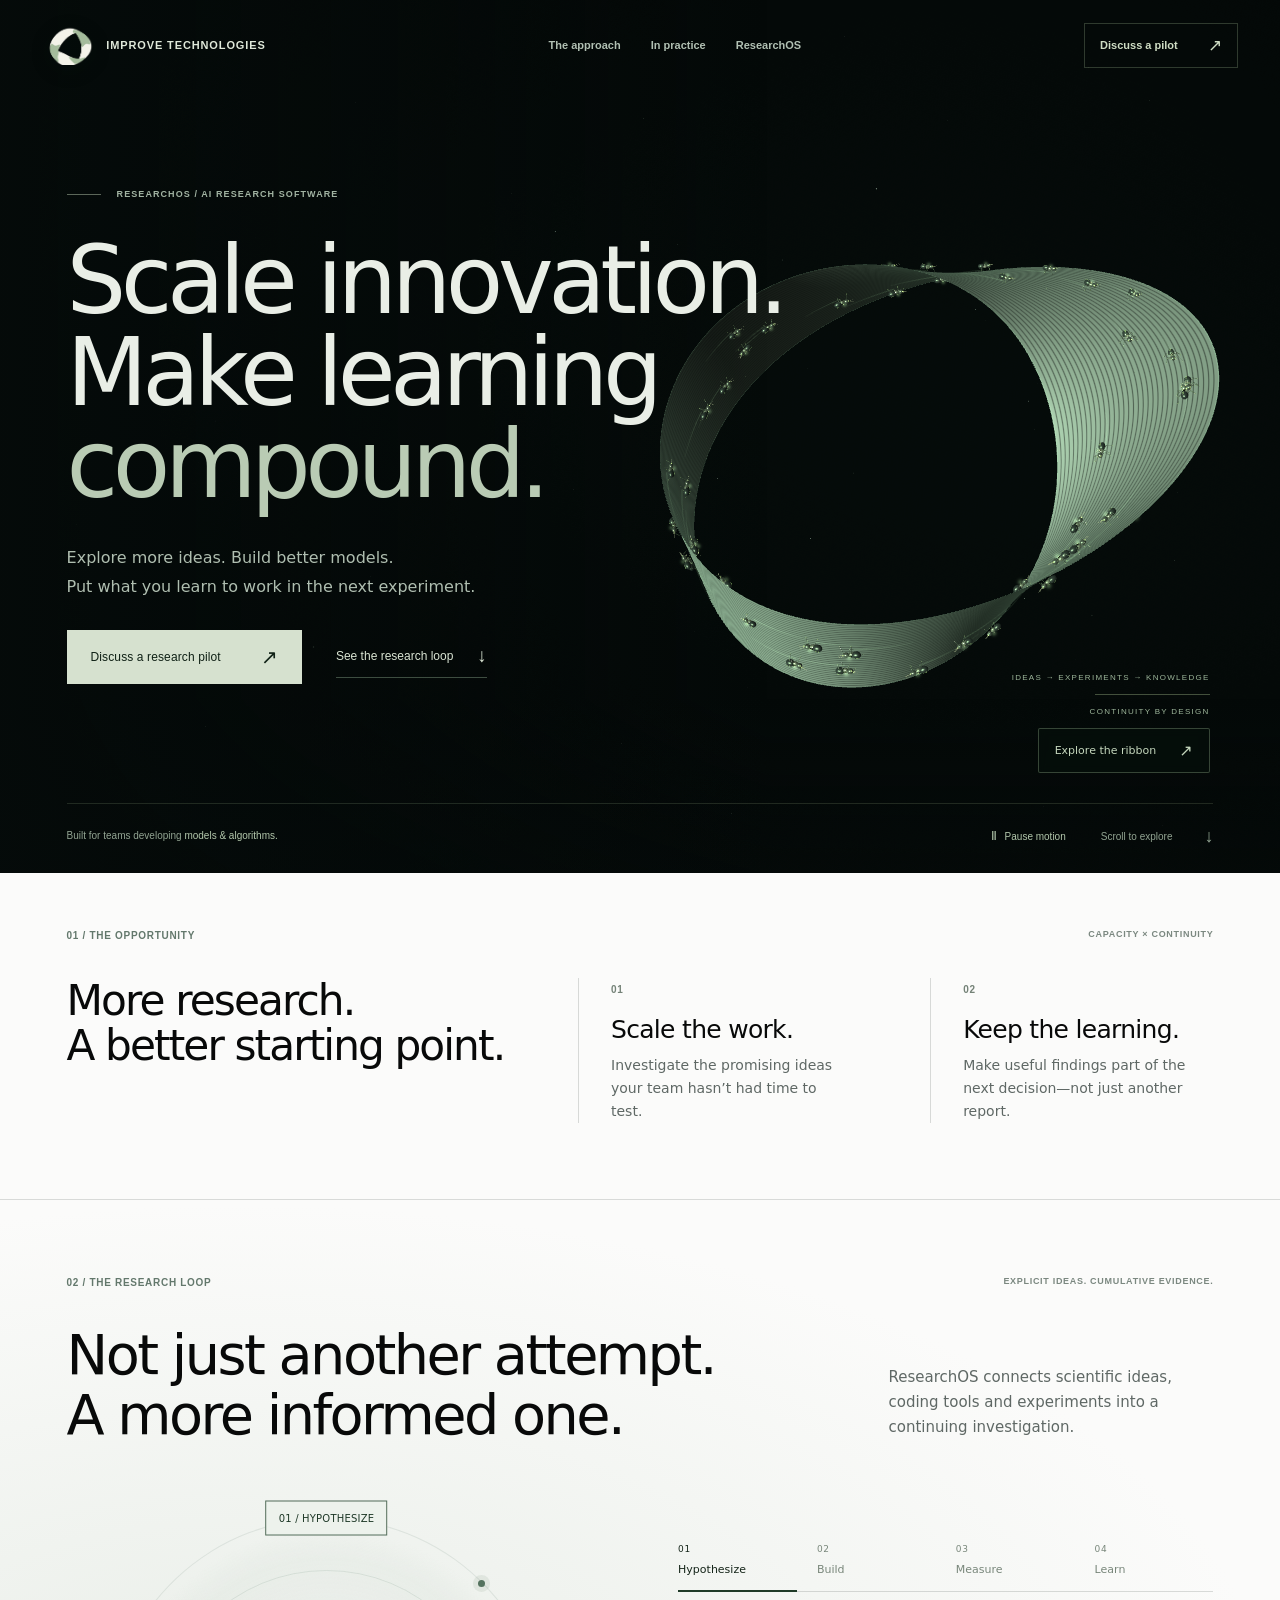
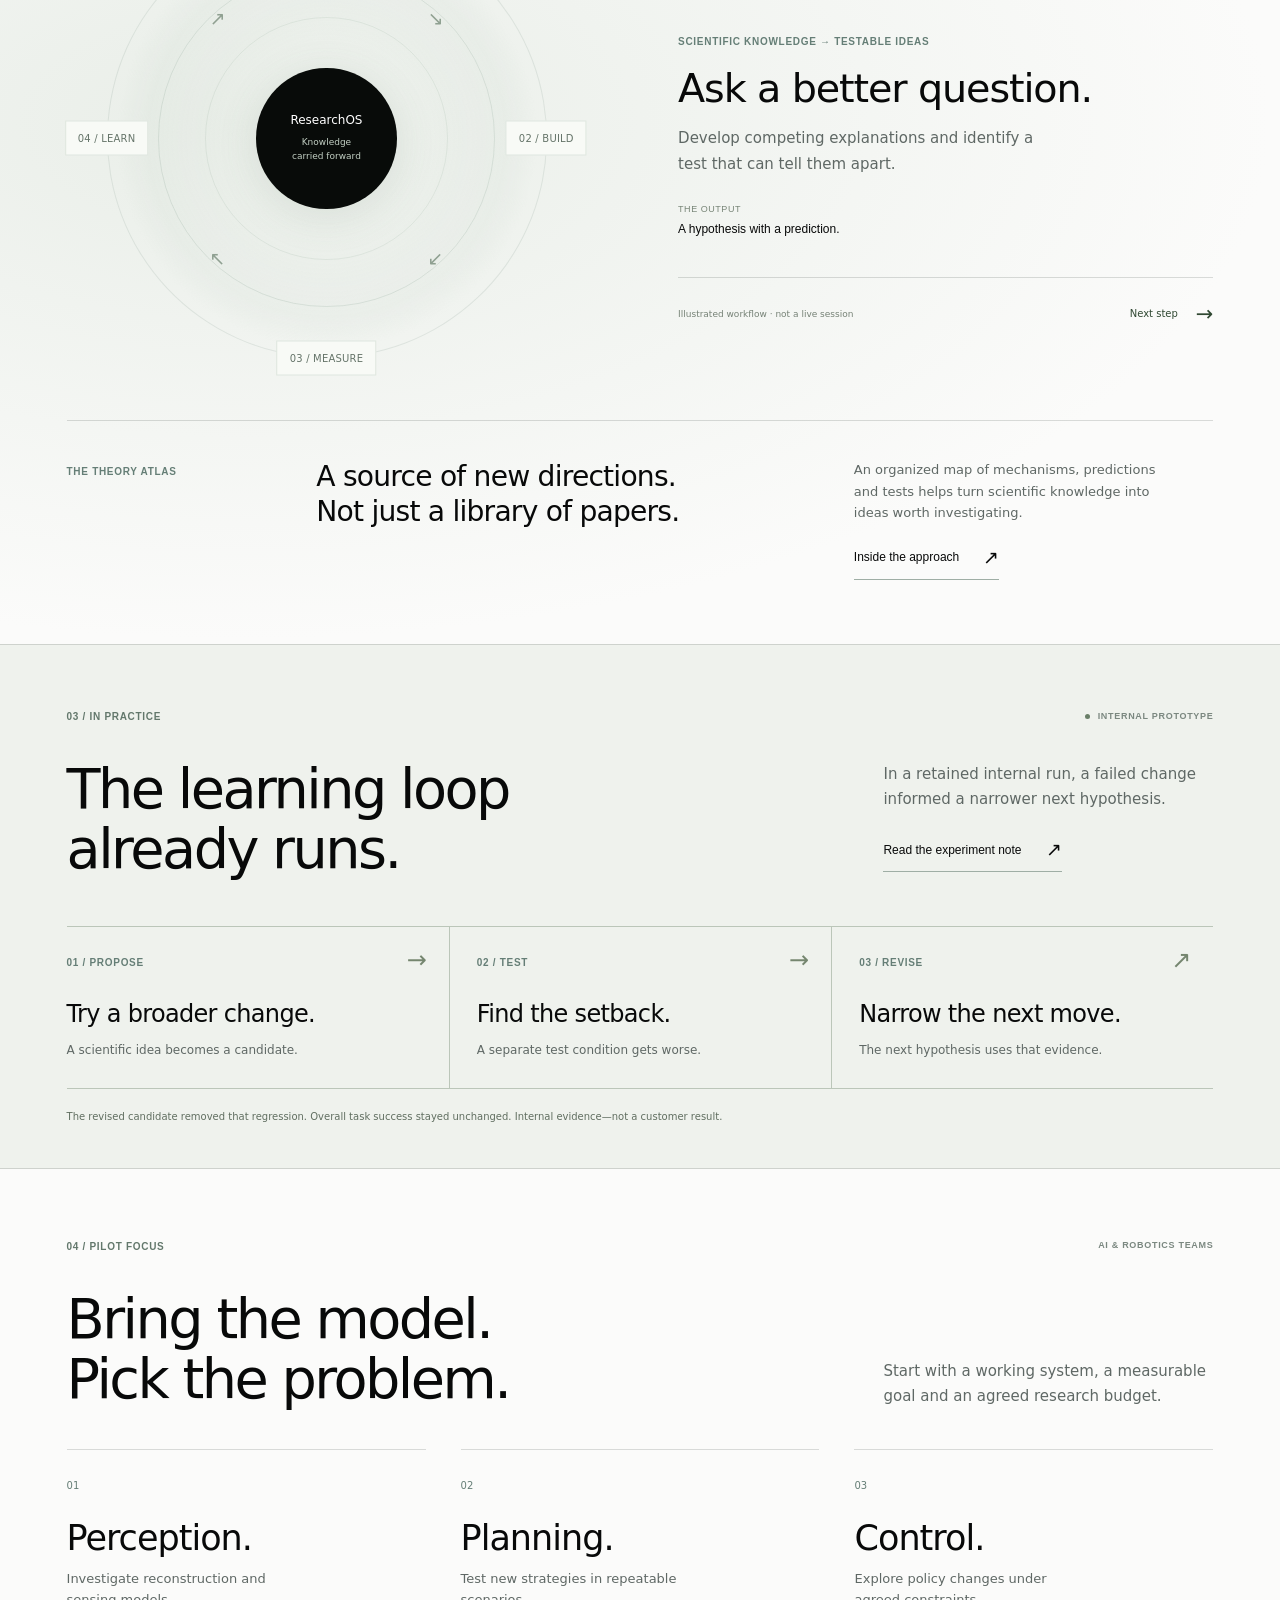
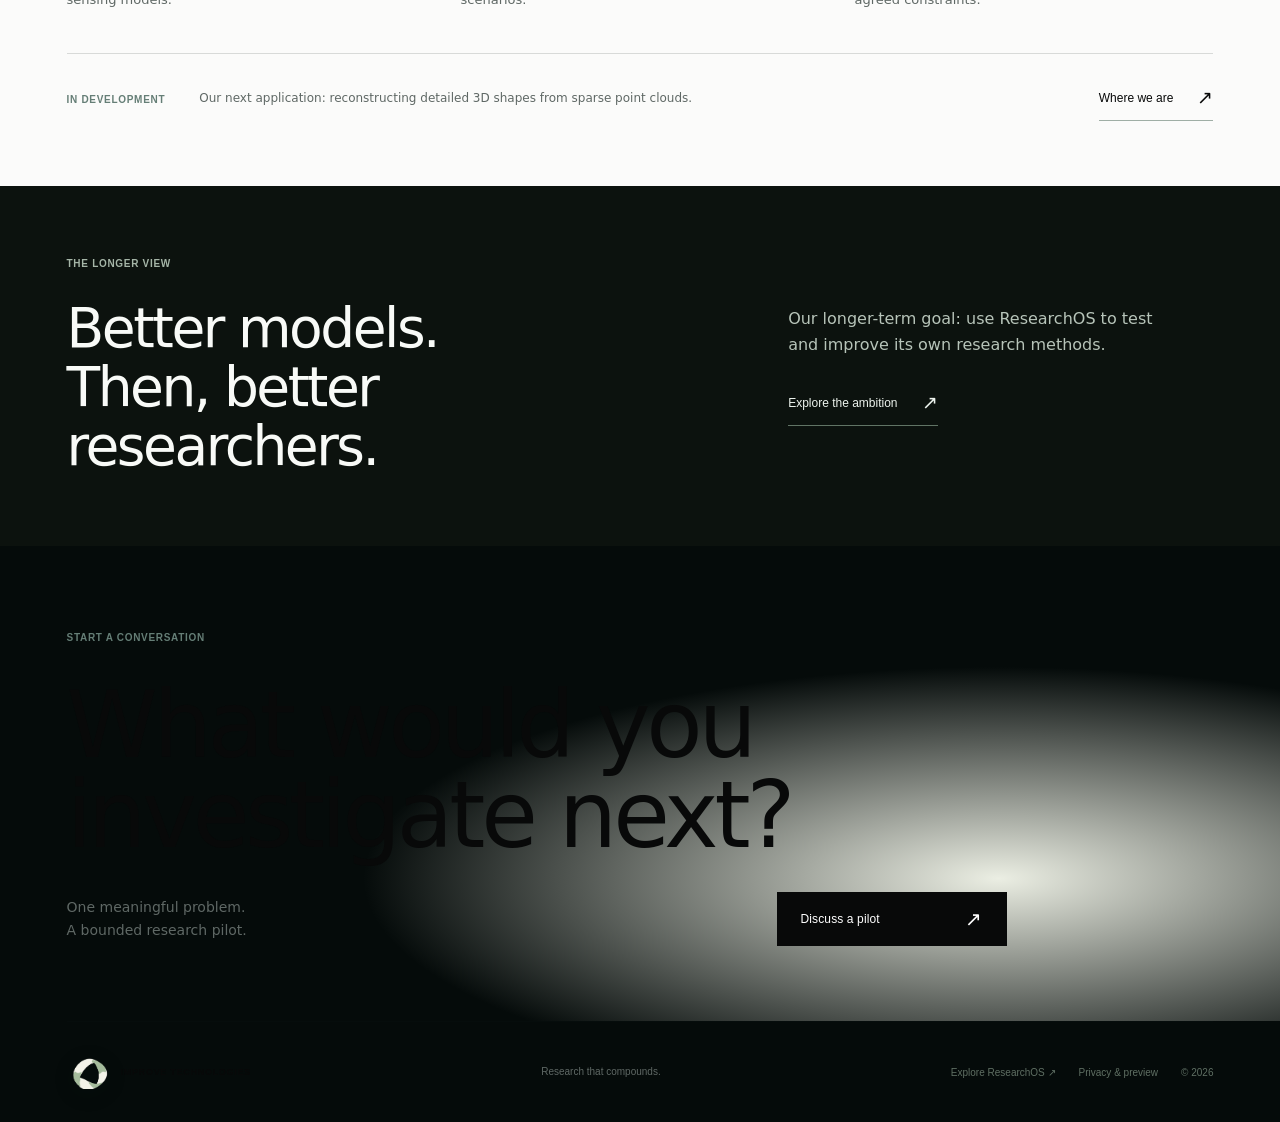
==== commit b72a4ce9: "Fix ResearchOS page background" ====
--- a/index.html
+++ b/index.html
@@ -2,7 +2,7 @@
 
 <html lang="en"><head><meta charset="utf-8"/><meta content="width=device-width, initial-scale=1" name="viewport"/><meta content="#fbfbfa" name="theme-color"/><meta content="noindex, nofollow" name="robots"/><meta content="ResearchOS by Improve Technologies. AI research software that develops and tests improvements to models and algorithms, and builds on what it learns." name="description"/><meta content="Improve Technologies — Scale innovation. Make learning compound." property="og:title"/><meta content="AI research software for teams developing better models and algorithms." property="og:description"/><meta content="website" property="og:type"/><link href="./favicon.svg" rel="icon" type="image/svg+xml"/><link href="./styles.css" rel="stylesheet"/><title>Improve Technologies — Scale innovation. Make learning compound.</title><style>
 /* Approved landing copy + refined, living Möbius visual. */
-body:not(.research-page){background:#050b0a}
+body.home-route{background:#050b0a}
 .hero{min-height:max(830px,97svh);background:#050b0a;color:#e9eee6;padding-top:calc(var(--header) + 98px)}
 .hero .grain,.hero .field-canvas{display:none}
 .hero-copy{pointer-events:none;max-width:850px}.hero-copy button,.hero-copy a{pointer-events:auto}
@@ -21,12 +21,12 @@
 .scene-launch{position:absolute;right:5.5%;bottom:100px;z-index:2;display:flex;align-items:center;gap:23px;color:#c4d6bc;font-size:11px;border:1px solid #a5c09950;padding:12px 16px;background:#0b1b1044;border-radius:2px;backdrop-filter:blur(5px)}
 .scene-launch:hover{border-color:#c3d5b8;background:#12241b}
 .scene-launch span{font-size:16px}
-body.home-route .site-header,body:not(.research-page):not(.research-route) .site-header{color:#dfe8d9}
-body.home-route .primary-nav a,body:not(.research-page):not(.research-route) .primary-nav a{color:#b1c0b3}
-body.home-route .header-cta,body:not(.research-page):not(.research-route) .header-cta{border-color:#96ad884d;color:#cfddc4}
-body.home-route .header-cta:hover,body:not(.research-page):not(.research-route) .header-cta:hover{background:#182b1e}
-body.home-route .brand-mark i,body:not(.research-page):not(.research-route) .brand-mark i{background:#c2d5b4;box-shadow:0 0 10px #c6dcb038}
-body.home-route .menu-button span,body:not(.research-page):not(.research-route) .menu-button span{background:#d8e3cd}
+body.home-route .site-header{color:#dfe8d9}
+body.home-route .primary-nav a{color:#b1c0b3}
+body.home-route .header-cta{border-color:#96ad884d;color:#cfddc4}
+body.home-route .header-cta:hover{background:#182b1e}
+body.home-route .brand-mark i{background:#c2d5b4;box-shadow:0 0 10px #c6dcb038}
+body.home-route .menu-button span{background:#d8e3cd}
 body.research-route{background:#fbfbfa}
 #approach{background:radial-gradient(ellipse at 19% 50%,#e9eee8 0,#fbfbfa 70%)}
 .orbital-loop .orbit-traveler{transition:transform 1.0s cubic-bezier(.2,.7,.2,1)}
@@ -51,7 +51,7 @@
  .scene-close{top:77px;right:18px;padding:10px;font-size:10px}.scene-dialog-note{top:89px;left:20px;font-size:6px;max-width:160px}
 }
 @media(prefers-reduced-motion:reduce){*{scroll-behavior:auto!important}.orbit-traveler{transition:none!important}}
-</style></head><body><a class="skip-link" href="#main">Skip to content</a><header class="site-header"><a aria-label="Improve Technologies home" class="brand" href="#top"><span aria-hidden="true" class="brand-mark"><img alt="" src="./assets/improve-logo-mark.png"/></span><span class="brand-name">Improve Technologies</span></a><nav aria-label="Main navigation" class="primary-nav"><a href="#approach">The approach</a><a href="#in-practice">In practice</a><a href="./research-os.html">ResearchOS</a></nav><div class="header-actions"><button class="header-cta" data-open="pilotDialog">Discuss a pilot <span aria-hidden="true">↗</span></button><button aria-controls="menuPanel" aria-expanded="false" aria-label="Open menu" class="menu-button"><span></span><span></span></button></div></header><nav aria-label="Mobile navigation" class="menu-panel" hidden="" id="menuPanel"><a href="#approach">The approach</a><a href="#in-practice">In practice</a><a href="./research-os.html">ResearchOS</a><button data-open="pilotDialog">Discuss a pilot <span aria-hidden="true">↗</span></button></nav>
+</style></head><body class="home-route"><a class="skip-link" href="#main">Skip to content</a><header class="site-header"><a aria-label="Improve Technologies home" class="brand" href="#top"><span aria-hidden="true" class="brand-mark"><img alt="" src="./assets/improve-logo-mark.png"/></span><span class="brand-name">Improve Technologies</span></a><nav aria-label="Main navigation" class="primary-nav"><a href="#approach">The approach</a><a href="#in-practice">In practice</a><a href="./research-os.html">ResearchOS</a></nav><div class="header-actions"><button class="header-cta" data-open="pilotDialog">Discuss a pilot <span aria-hidden="true">↗</span></button><button aria-controls="menuPanel" aria-expanded="false" aria-label="Open menu" class="menu-button"><span></span><span></span></button></div></header><nav aria-label="Mobile navigation" class="menu-panel" hidden="" id="menuPanel"><a href="#approach">The approach</a><a href="#in-practice">In practice</a><a href="./research-os.html">ResearchOS</a><button data-open="pilotDialog">Discuss a pilot <span aria-hidden="true">↗</span></button></nav>
 <main id="main">
 <section aria-labelledby="hero-title" class="hero" id="top">
 <iframe aria-hidden="true" class="hero-scene" id="mobiusHero" tabindex="-1" title="Animated Möbius ribbon and electronic ants"></iframe><div aria-hidden="true" class="hero-shade"></div><div aria-hidden="true" class="grain"></div>
@@ -117,4 +117,4 @@
 <p class="source-note">Source: ResearchOS internal L6 report, fourth occurrence, 16 September 2026. This is a summary of the retained report, not a live run.</p>
 </dialog>
 <dialog aria-labelledby="privacy-title" class="modal small-modal" id="privacyDialog"><button aria-label="Close privacy information" class="close-modal">×</button><p class="eyebrow">ABOUT THIS REVIEW</p><h2 id="privacy-title">A working preview.<br/>No hidden collection.</h2><p>This preview has no analytics, advertising trackers, cookies or third-party fonts. Its pilot form does not submit information to a server.</p><p>Briefs are created in your browser. Closing or refreshing the tab ends this temporary session. The hosting provider may still process ordinary request logs.</p><p>A verified contact destination and final company legal details must be added before a public commercial launch.</p></dialog>
-<dialog aria-labelledby="sceneTitle" class="scene-dialog" id="sceneDialog"><h2 class="sr-only" id="sceneTitle">Explore the Möbius ribbon</h2><p class="scene-dialog-note">INTERACTIVE GEOMETRY · NOT A LIVE RESEARCHOS RUN</p><button aria-label="Close simulation and return to website" class="scene-close" id="closeScene">Back to website <span aria-hidden="true">×</span></button></dialog><script id="sceneSource" type="application/octet-stream">[base64]/[base64]/[base64]/[base64]/[base64]/[base64]/[base64]</script><script src="./script.js"></script></body></html>+<dialog aria-labelledby="sceneTitle" class="scene-dialog" id="sceneDialog"><h2 class="sr-only" id="sceneTitle">Explore the Möbius ribbon</h2><p class="scene-dialog-note">INTERACTIVE GEOMETRY · NOT A LIVE RESEARCHOS RUN</p><button aria-label="Close simulation and return to website" class="scene-close" id="closeScene">Back to website <span aria-hidden="true">×</span></button></dialog><script id="sceneSource" type="application/octet-stream">[base64]/[base64]/[base64]/[base64]/[base64]/[base64]/[base64]</script><script src="./script.js"></script></body></html>
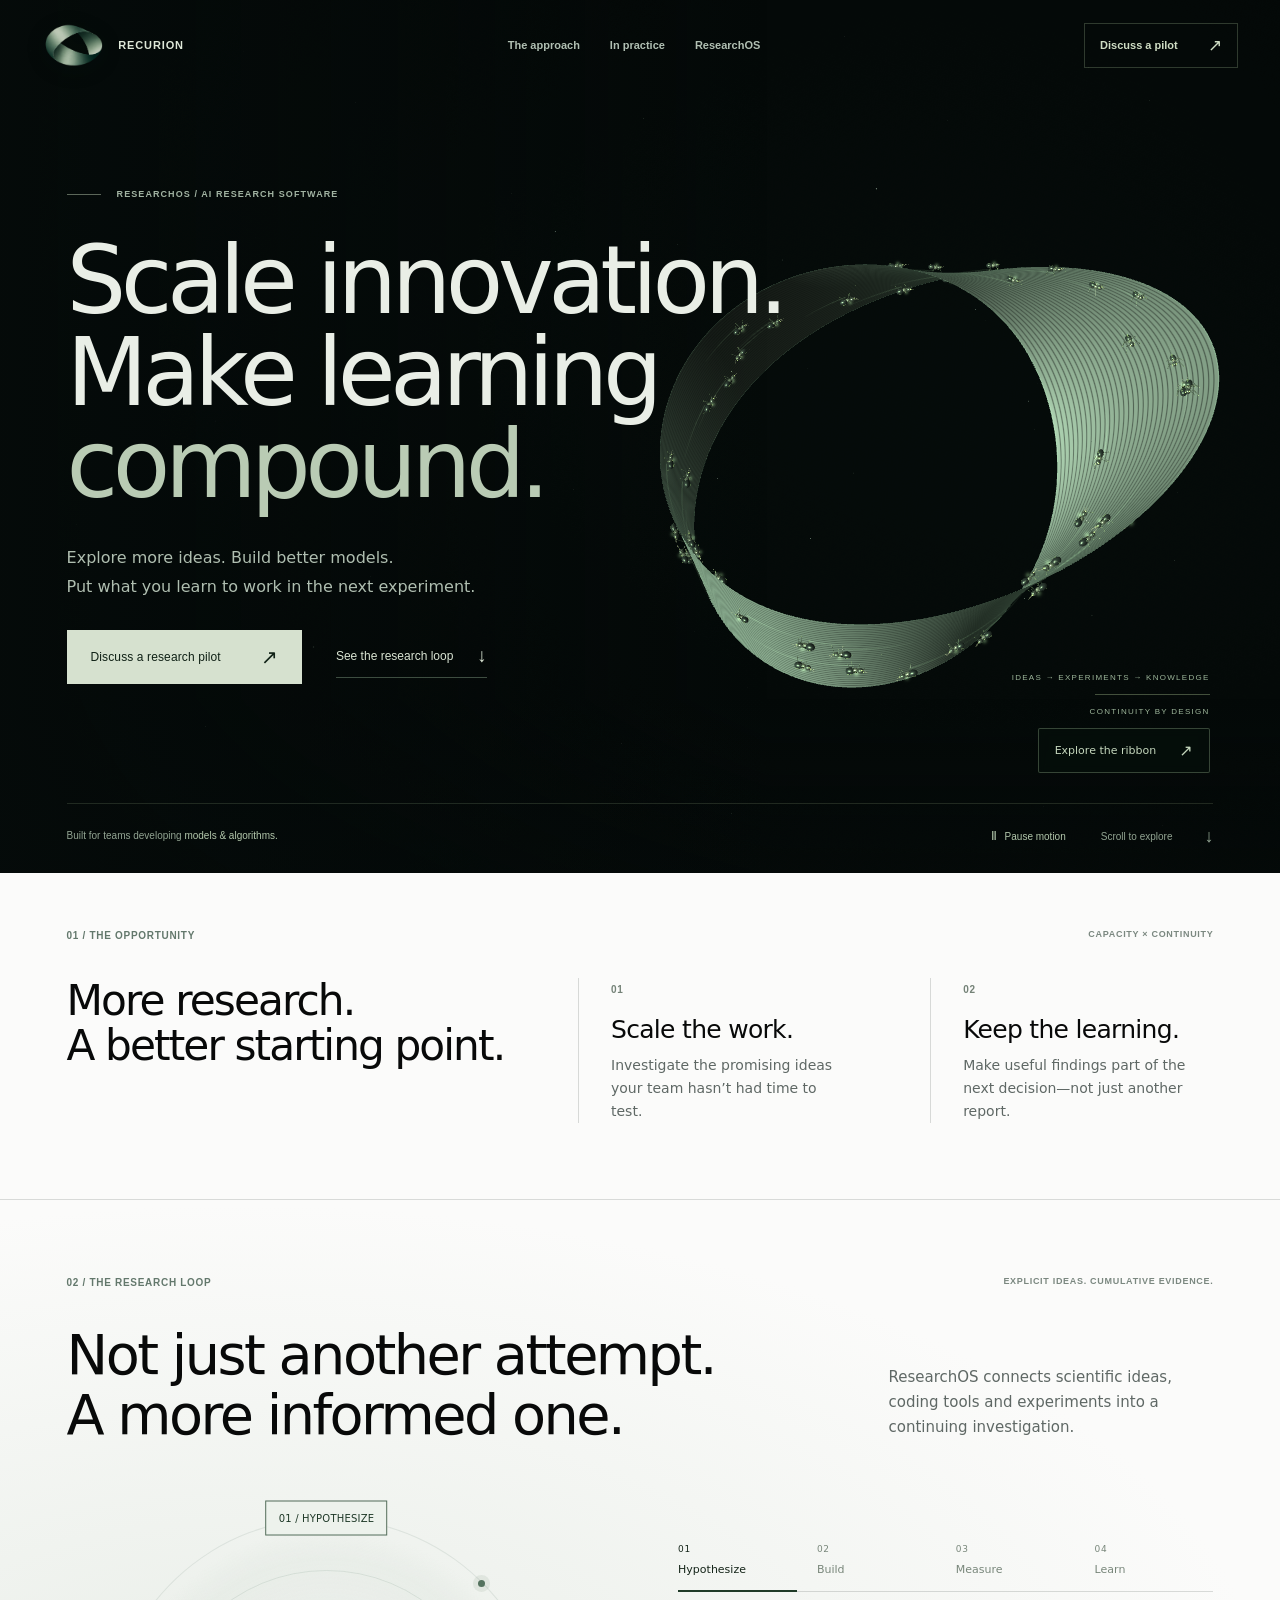
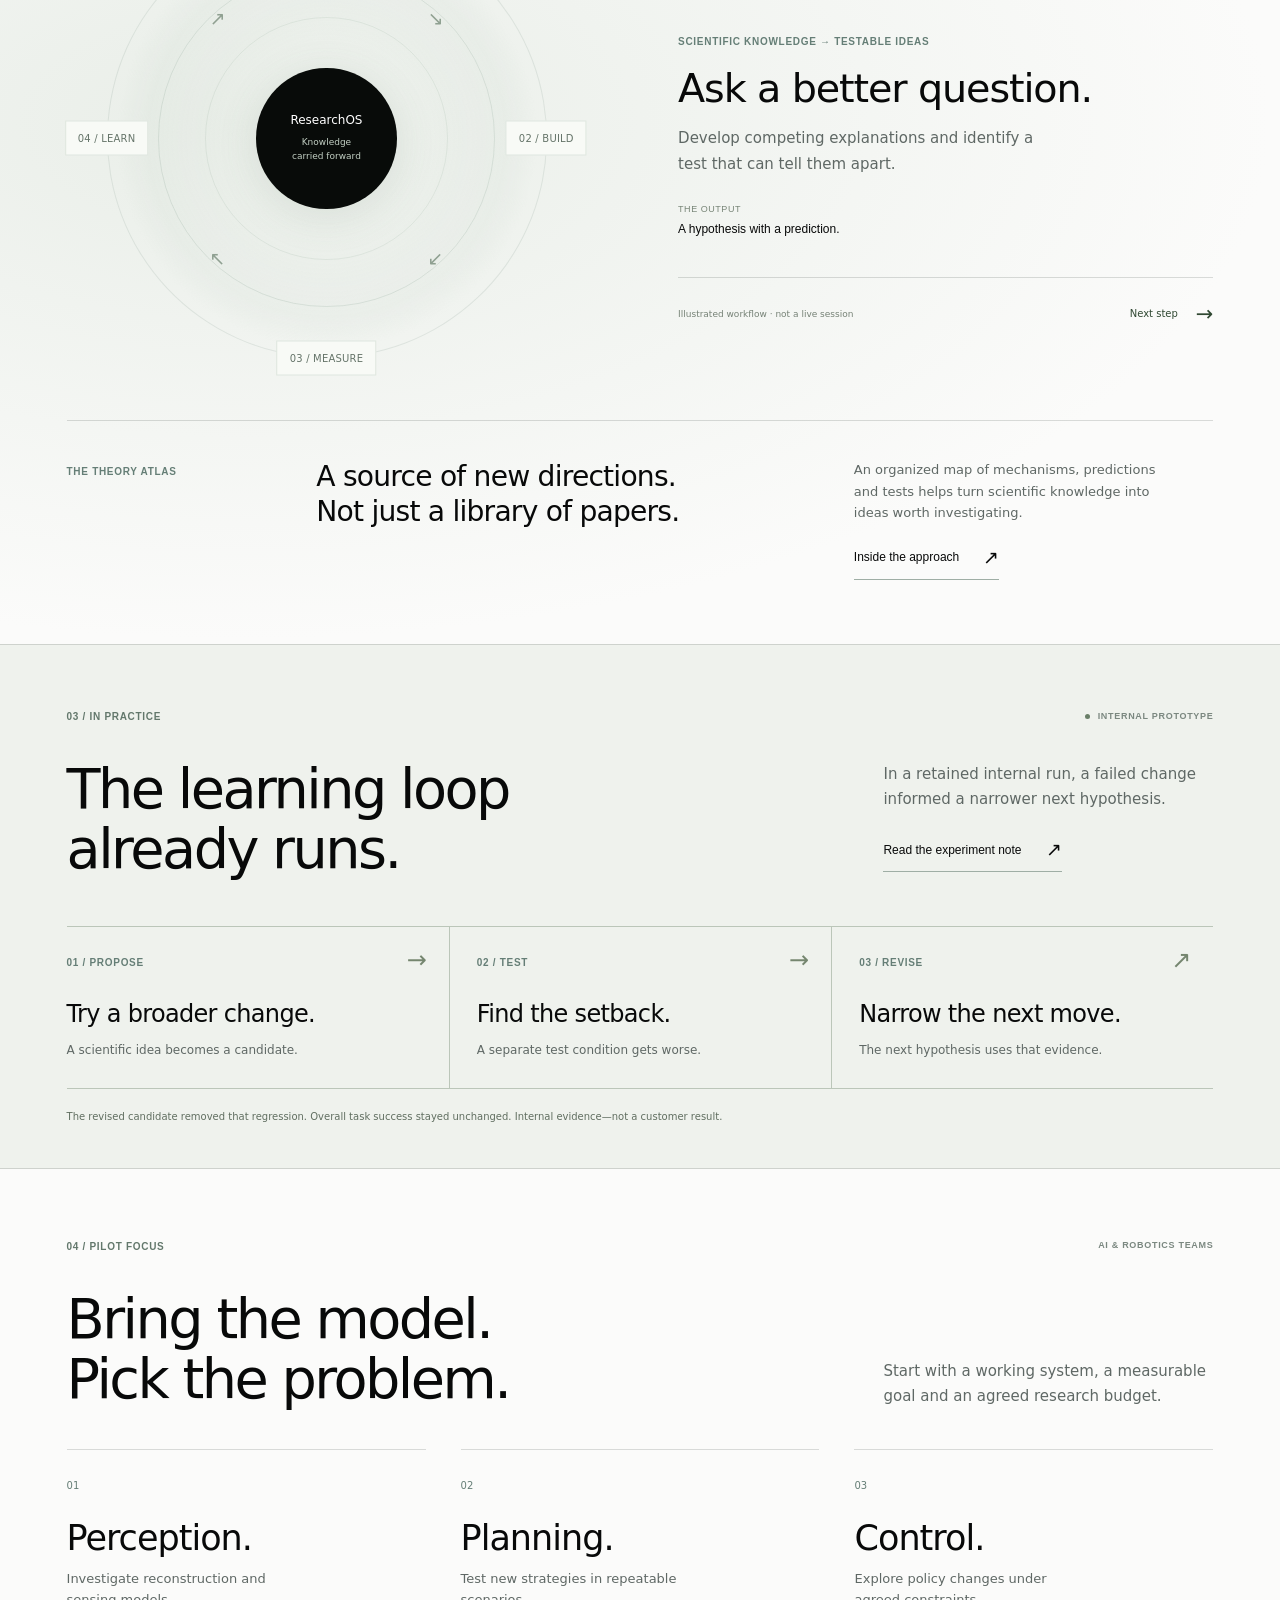
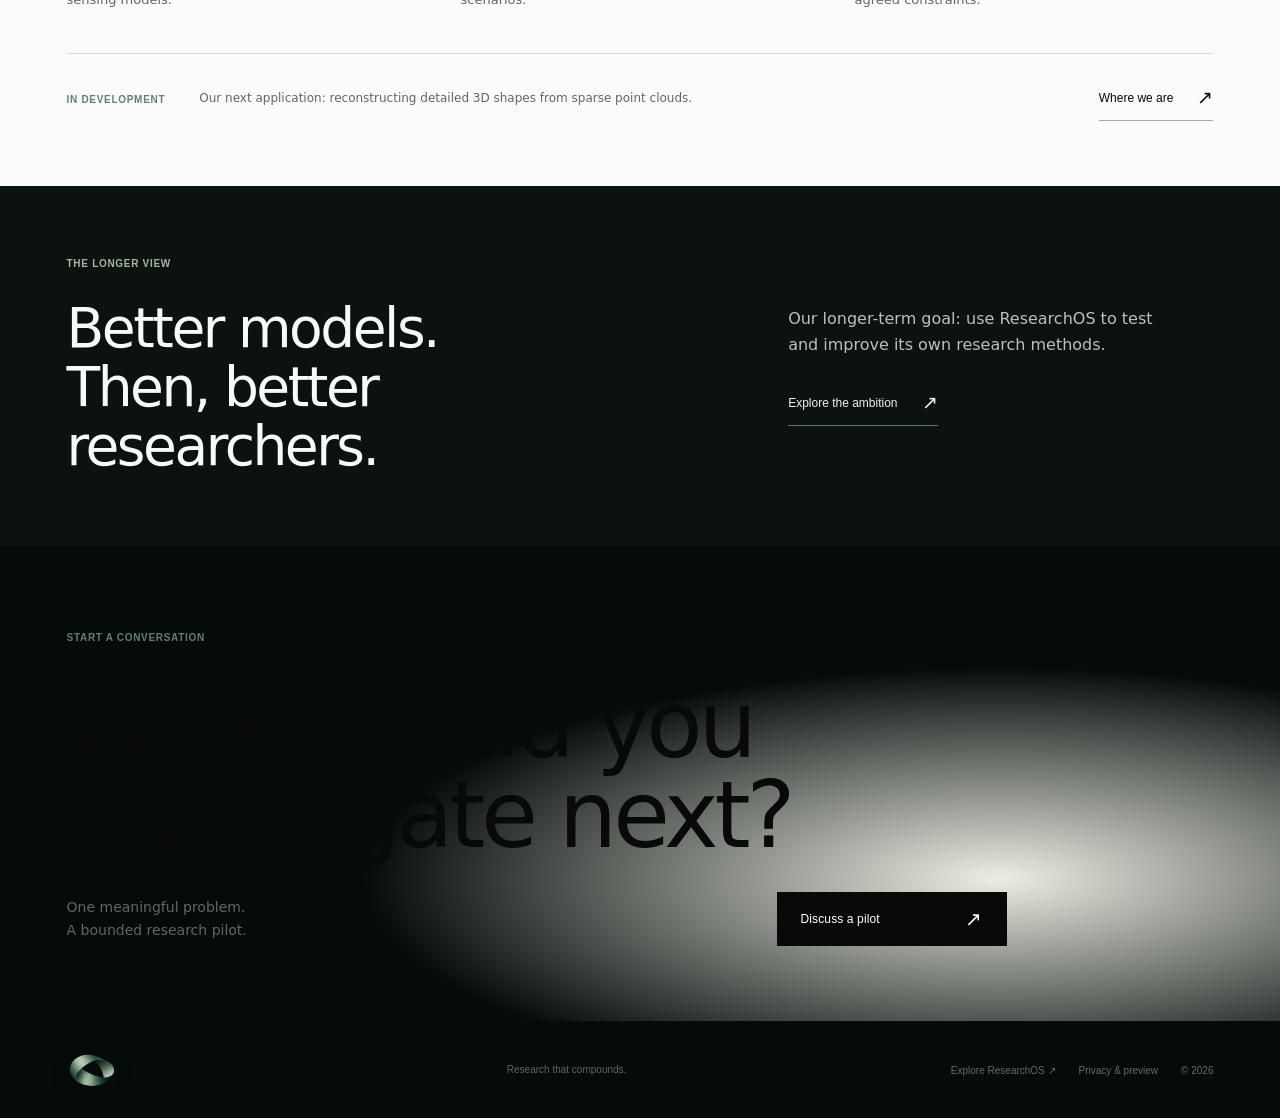
==== commit e9ecfd6a: "Rebrand site as Recurion" ====
--- a/index.html
+++ b/index.html
@@ -1,6 +1,6 @@
 <!DOCTYPE html>
 
-<html lang="en"><head><meta charset="utf-8"/><meta content="width=device-width, initial-scale=1" name="viewport"/><meta content="#fbfbfa" name="theme-color"/><meta content="noindex, nofollow" name="robots"/><meta content="ResearchOS by Improve Technologies. AI research software that develops and tests improvements to models and algorithms, and builds on what it learns." name="description"/><meta content="Improve Technologies — Scale innovation. Make learning compound." property="og:title"/><meta content="AI research software for teams developing better models and algorithms." property="og:description"/><meta content="website" property="og:type"/><link href="./favicon.svg" rel="icon" type="image/svg+xml"/><link href="./styles.css" rel="stylesheet"/><title>Improve Technologies — Scale innovation. Make learning compound.</title><style>
+<html lang="en"><head><meta charset="utf-8"/><meta content="width=device-width, initial-scale=1" name="viewport"/><meta content="#fbfbfa" name="theme-color"/><meta content="noindex, nofollow" name="robots"/><meta content="ResearchOS by Recurion. AI research software that develops and tests improvements to models and algorithms, and builds on what it learns." name="description"/><meta content="Recurion — Scale innovation. Make learning compound." property="og:title"/><meta content="AI research software for teams developing better models and algorithms." property="og:description"/><meta content="website" property="og:type"/><link href="./assets/recurion-logo-mark.png" rel="icon" type="image/png"/><link href="./styles.css" rel="stylesheet"/><title>Recurion — Scale innovation. Make learning compound.</title><style>
 /* Approved landing copy + refined, living Möbius visual. */
 body.home-route{background:#050b0a}
 .hero{min-height:max(830px,97svh);background:#050b0a;color:#e9eee6;padding-top:calc(var(--header) + 98px)}
@@ -51,7 +51,7 @@
  .scene-close{top:77px;right:18px;padding:10px;font-size:10px}.scene-dialog-note{top:89px;left:20px;font-size:6px;max-width:160px}
 }
 @media(prefers-reduced-motion:reduce){*{scroll-behavior:auto!important}.orbit-traveler{transition:none!important}}
-</style></head><body class="home-route"><a class="skip-link" href="#main">Skip to content</a><header class="site-header"><a aria-label="Improve Technologies home" class="brand" href="#top"><span aria-hidden="true" class="brand-mark"><img alt="" src="./assets/improve-logo-mark.png"/></span><span class="brand-name">Improve Technologies</span></a><nav aria-label="Main navigation" class="primary-nav"><a href="#approach">The approach</a><a href="#in-practice">In practice</a><a href="./research-os.html">ResearchOS</a></nav><div class="header-actions"><button class="header-cta" data-open="pilotDialog">Discuss a pilot <span aria-hidden="true">↗</span></button><button aria-controls="menuPanel" aria-expanded="false" aria-label="Open menu" class="menu-button"><span></span><span></span></button></div></header><nav aria-label="Mobile navigation" class="menu-panel" hidden="" id="menuPanel"><a href="#approach">The approach</a><a href="#in-practice">In practice</a><a href="./research-os.html">ResearchOS</a><button data-open="pilotDialog">Discuss a pilot <span aria-hidden="true">↗</span></button></nav>
+</style></head><body class="home-route"><a class="skip-link" href="#main">Skip to content</a><header class="site-header"><a aria-label="Recurion home" class="brand" href="#top"><span aria-hidden="true" class="brand-mark"><img alt="" src="./assets/recurion-logo-mark.png"/></span><span class="brand-name">Recurion</span></a><nav aria-label="Main navigation" class="primary-nav"><a href="#approach">The approach</a><a href="#in-practice">In practice</a><a href="./research-os.html">ResearchOS</a></nav><div class="header-actions"><button class="header-cta" data-open="pilotDialog">Discuss a pilot <span aria-hidden="true">↗</span></button><button aria-controls="menuPanel" aria-expanded="false" aria-label="Open menu" class="menu-button"><span></span><span></span></button></div></header><nav aria-label="Mobile navigation" class="menu-panel" hidden="" id="menuPanel"><a href="#approach">The approach</a><a href="#in-practice">In practice</a><a href="./research-os.html">ResearchOS</a><button data-open="pilotDialog">Discuss a pilot <span aria-hidden="true">↗</span></button></nav>
 <main id="main">
 <section aria-labelledby="hero-title" class="hero" id="top">
 <iframe aria-hidden="true" class="hero-scene" id="mobiusHero" tabindex="-1" title="Animated Möbius ribbon and electronic ants"></iframe><div aria-hidden="true" class="hero-shade"></div><div aria-hidden="true" class="grain"></div>
@@ -91,7 +91,7 @@
 <section aria-labelledby="pilots-title" class="applications section-shell" id="pilots"><div class="section-index"><span>04 / PILOT FOCUS</span><span>AI &amp; ROBOTICS TEAMS</span></div><div class="applications-heading"><h2 id="pilots-title">Bring the model.<br/>Pick the problem.</h2><p>Start with a working system, a measurable goal and an agreed research budget.</p></div><div class="application-grid"><article><span>01</span><h3>Perception.</h3><p>Investigate reconstruction and sensing models.</p></article><article><span>02</span><h3>Planning.</h3><p>Test new strategies in repeatable scenarios.</p></article><article><span>03</span><h3>Control.</h3><p>Explore policy changes under agreed constraints.</p></article></div><div class="pilot-progress"><span class="eyebrow">IN DEVELOPMENT</span><p>Our next application: reconstructing detailed 3D shapes from sparse point clouds.</p><a class="text-link" href="./research-os.html#status">Where we are <span aria-hidden="true">↗</span></a></div></section>
 <section aria-labelledby="vision-title" class="vision section-shell"><div><p class="eyebrow">THE LONGER VIEW</p><h2 id="vision-title">Better models.<br/>Then, better researchers.</h2></div><div class="vision-copy"><p>Our longer-term goal: use ResearchOS to test and improve its own research methods.</p><a class="text-link" href="./research-os.html#vision">Explore the ambition <span aria-hidden="true">↗</span></a></div></section>
 <section aria-labelledby="contact-title" class="contact section-shell" id="contact"><p class="eyebrow">START A CONVERSATION</p><h2 id="contact-title">What would you<br/>investigate next?</h2><div class="contact-bottom"><p>One meaningful problem.<br/>A bounded research pilot.</p><button class="button button-dark" data-open="pilotDialog">Discuss a pilot <span aria-hidden="true">↗</span></button></div></section>
-</main><footer class="site-footer"><a class="brand" href="./index.html#top"><span aria-hidden="true" class="brand-mark"><img alt="" src="./assets/improve-logo-mark.png"/></span><span class="brand-name">Improve Technologies</span></a><p>Research that compounds.</p><div class="footer-links"><a href="./research-os.html">Explore ResearchOS <span aria-hidden="true">↗</span></a><button data-open="privacyDialog">Privacy &amp; preview</button><span>© 2026</span></div></footer>
+</main><footer class="site-footer"><a class="brand" href="./index.html#top"><span aria-hidden="true" class="brand-mark"><img alt="" src="./assets/recurion-logo-mark.png"/></span><span class="brand-name">Recurion</span></a><p>Research that compounds.</p><div class="footer-links"><a href="./research-os.html">Explore ResearchOS <span aria-hidden="true">↗</span></a><button data-open="privacyDialog">Privacy &amp; preview</button><span>© 2026</span></div></footer>
 <dialog aria-labelledby="pilot-title" class="modal pilot-modal" id="pilotDialog">
 <button aria-label="Close pilot brief" class="close-modal">×</button>
 <p class="eyebrow">LET’S START WITH ONE PROBLEM</p>
--- a/styles.css
+++ b/styles.css
@@ -19,8 +19,8 @@
 /* Brand integration update */
 .brand{gap:12px;letter-spacing:.08em}
 .brand-name{display:inline-block;line-height:1.15}
-.brand-mark{width:52px;height:52px;display:grid;place-items:center;flex-shrink:0;border-radius:50%;background:transparent;overflow:visible}
+.brand-mark{width:64px;height:48px;display:grid;place-items:center;flex-shrink:0;background:transparent;overflow:visible}
 .brand-mark:before,.brand-mark:after,.brand-mark i{display:none !important}
 .brand-mark img{display:block;width:100%;height:100%;object-fit:contain;filter:drop-shadow(0 4px 10px rgba(7,16,12,.16))}
-.site-footer .brand-mark{width:42px;height:42px}
-@media(max-width:600px){.brand{font-size:9px;gap:6px}.brand-mark{width:40px;height:40px}.site-footer .brand-mark{width:34px;height:34px}}
+.site-footer .brand-mark{width:50px;height:38px}
+@media(max-width:600px){.brand{font-size:9px;gap:6px}.brand-mark{width:48px;height:36px}.site-footer .brand-mark{width:42px;height:32px}}
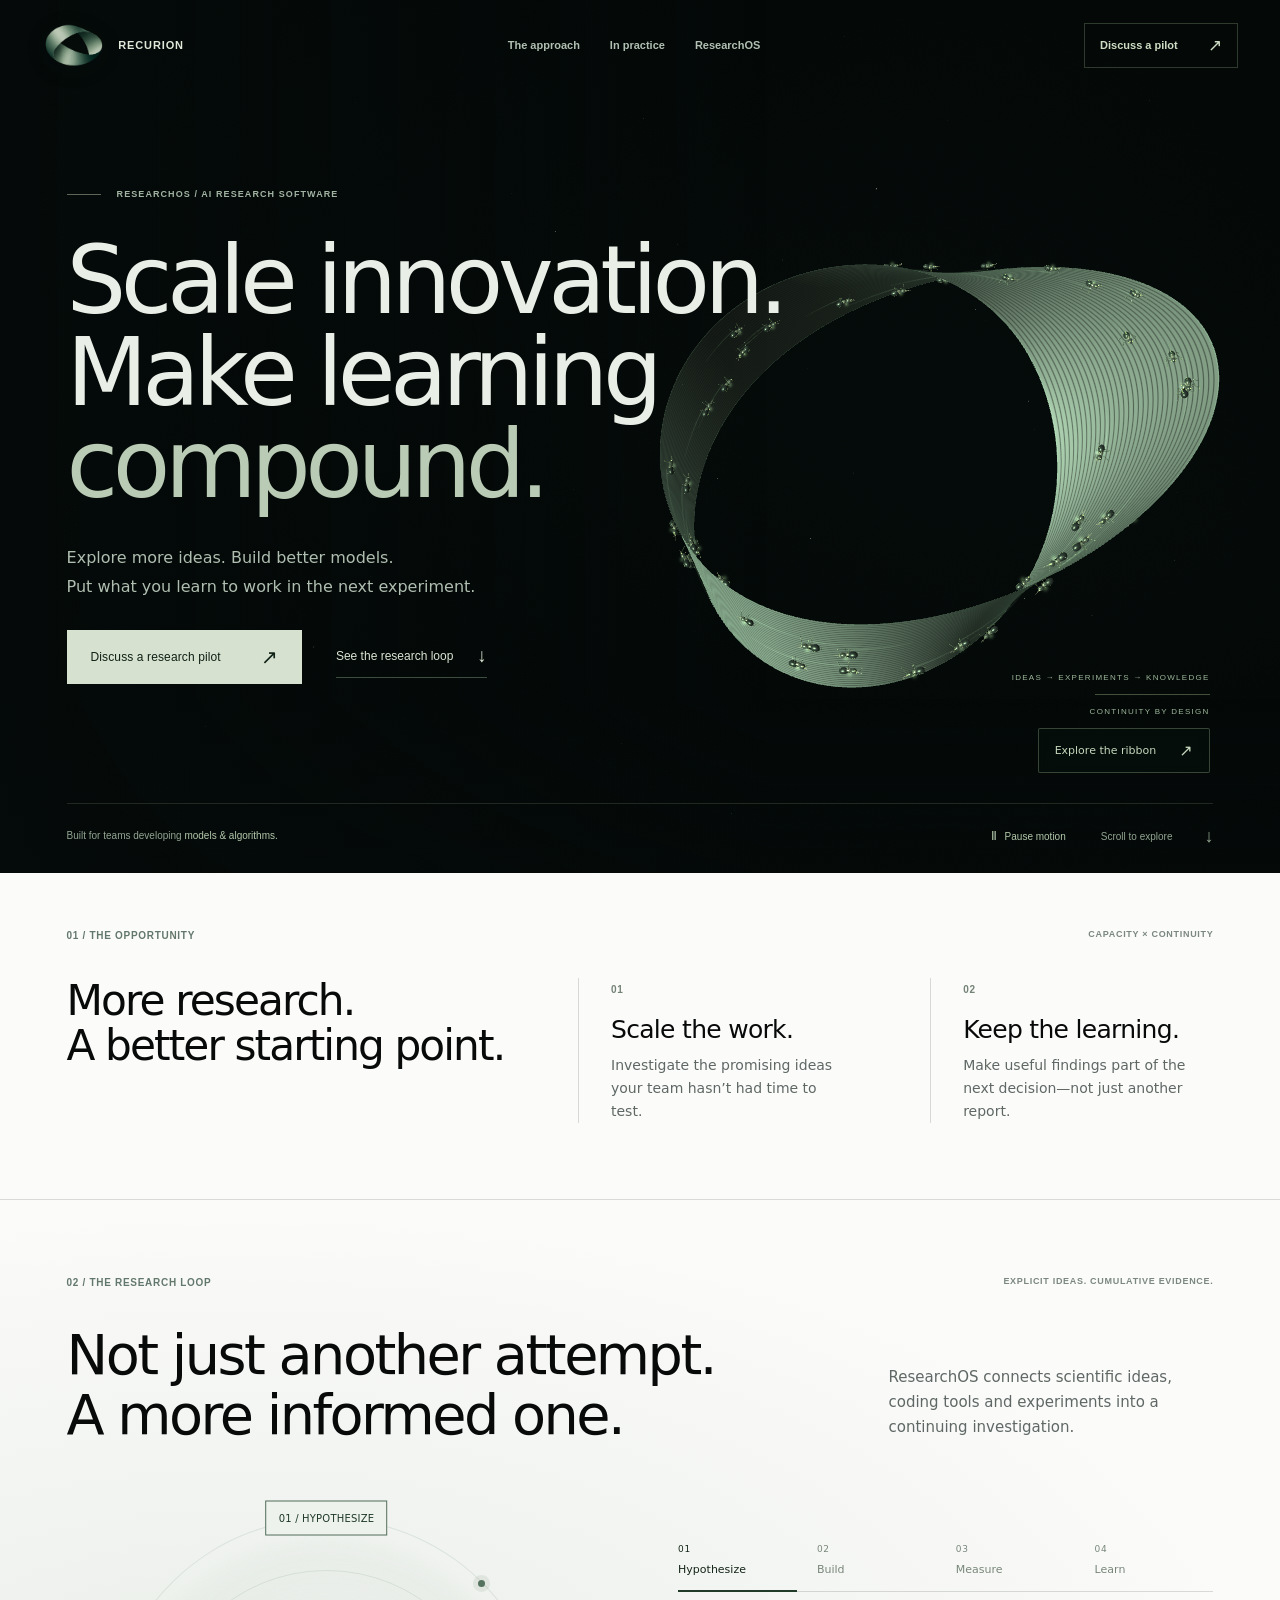
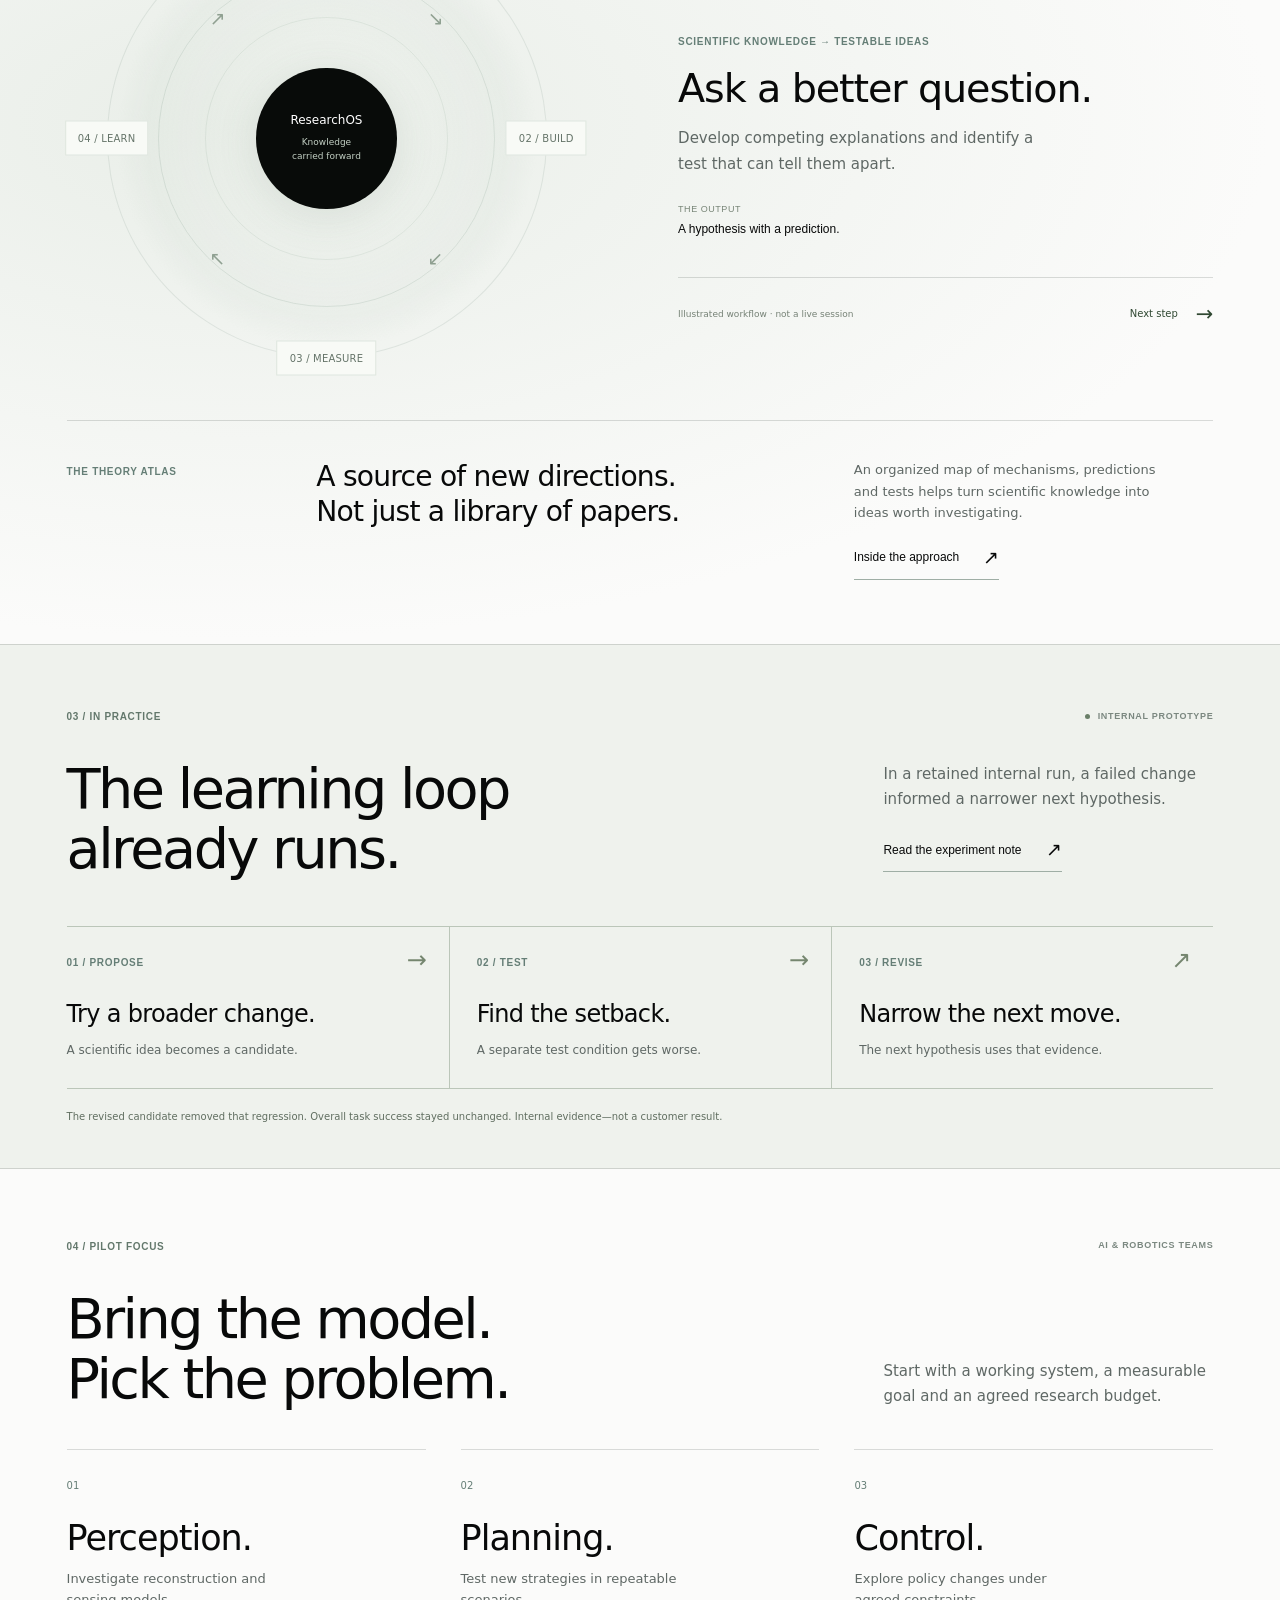
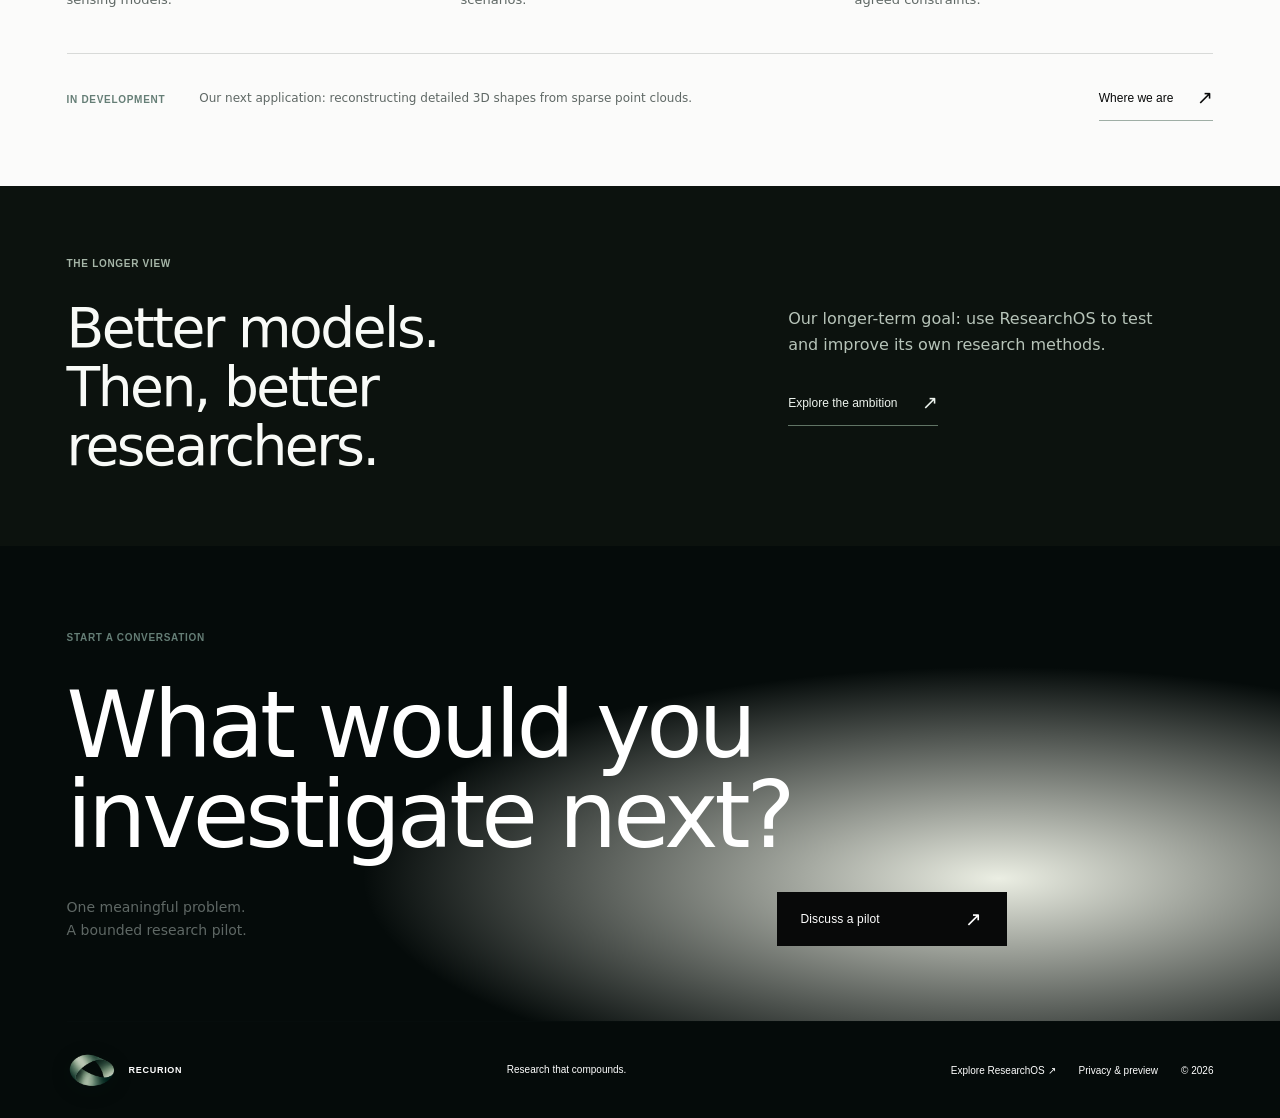
==== commit 8edec798: "Bust cached production stylesheet" ====
--- a/index.html
+++ b/index.html
@@ -1,6 +1,6 @@
 <!DOCTYPE html>
 
-<html lang="en"><head><meta charset="utf-8"/><meta content="width=device-width, initial-scale=1" name="viewport"/><meta content="#fbfbfa" name="theme-color"/><meta content="noindex, nofollow" name="robots"/><meta content="ResearchOS by Recurion. AI research software that develops and tests improvements to models and algorithms, and builds on what it learns." name="description"/><meta content="Recurion — Scale innovation. Make learning compound." property="og:title"/><meta content="AI research software for teams developing better models and algorithms." property="og:description"/><meta content="website" property="og:type"/><link href="./assets/recurion-logo-mark.png" rel="icon" type="image/png"/><link href="./styles.css" rel="stylesheet"/><title>Recurion — Scale innovation. Make learning compound.</title><style>
+<html lang="en"><head><meta charset="utf-8"/><meta content="width=device-width, initial-scale=1" name="viewport"/><meta content="#fbfbfa" name="theme-color"/><meta content="noindex, nofollow" name="robots"/><meta content="ResearchOS by Recurion. AI research software that develops and tests improvements to models and algorithms, and builds on what it learns." name="description"/><meta content="Recurion — Scale innovation. Make learning compound." property="og:title"/><meta content="AI research software for teams developing better models and algorithms." property="og:description"/><meta content="website" property="og:type"/><link href="./assets/recurion-logo-mark.png" rel="icon" type="image/png"/><link href="./styles.css?v=20261006-1" rel="stylesheet"/><title>Recurion — Scale innovation. Make learning compound.</title><style>
 /* Approved landing copy + refined, living Möbius visual. */
 body.home-route{background:#050b0a}
 .hero{min-height:max(830px,97svh);background:#050b0a;color:#e9eee6;padding-top:calc(var(--header) + 98px)}
--- a/styles.css
+++ b/styles.css
@@ -24,3 +24,19 @@
 .brand-mark img{display:block;width:100%;height:100%;object-fit:contain;filter:drop-shadow(0 4px 10px rgba(7,16,12,.16))}
 .site-footer .brand-mark{width:50px;height:38px}
 @media(max-width:600px){.brand{font-size:9px;gap:6px}.brand-mark{width:48px;height:36px}.site-footer .brand-mark{width:42px;height:32px}}
+
+/* Keep the landing-page footer legible against its dark page background. */
+body.home-route .site-footer,
+body.home-route .site-footer > p,
+body.home-route .site-footer .footer-links,
+body.home-route .site-footer .footer-links a,
+body.home-route .site-footer .footer-links button,
+body.home-route .site-footer .footer-links span,
+body.home-route .site-footer .footer-links a:hover,
+body.home-route .site-footer .footer-links button:hover {
+  color: #fff;
+}
+
+body.home-route .contact h2 {
+  color: #fff;
+}
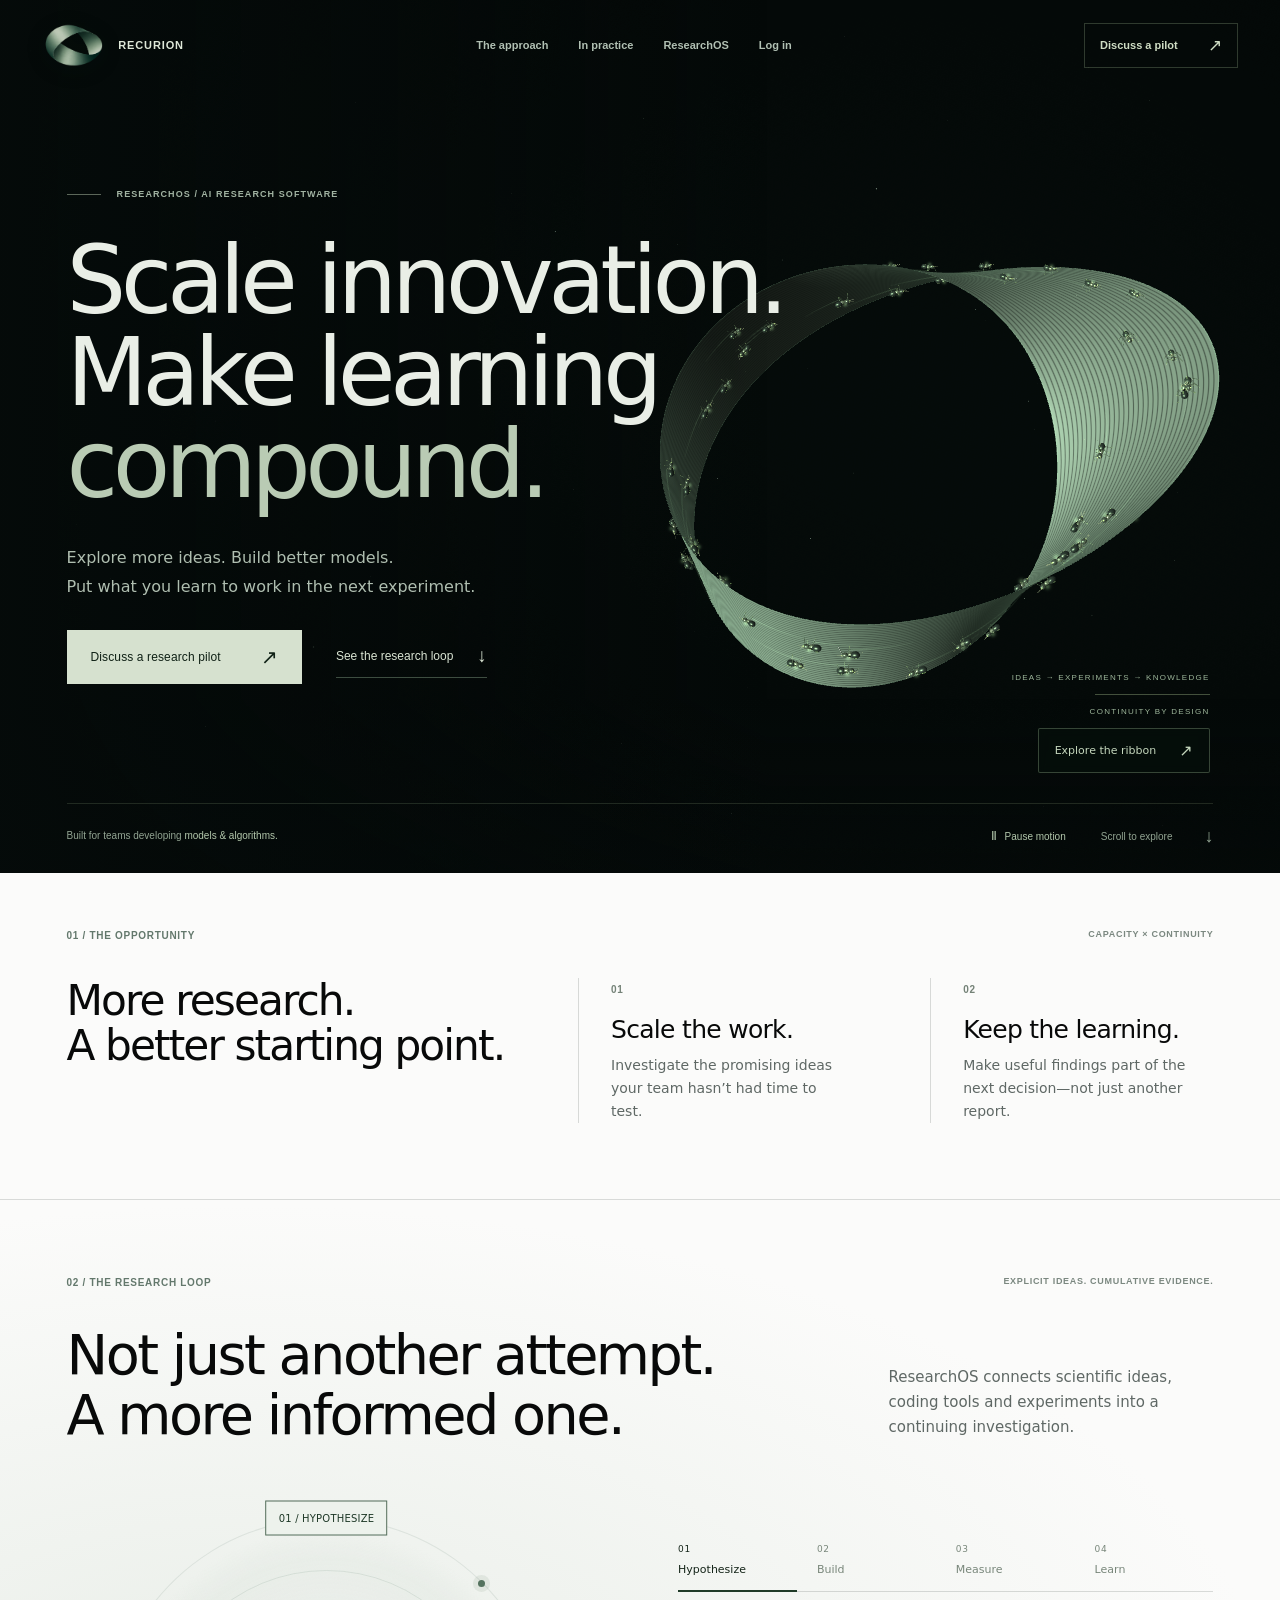
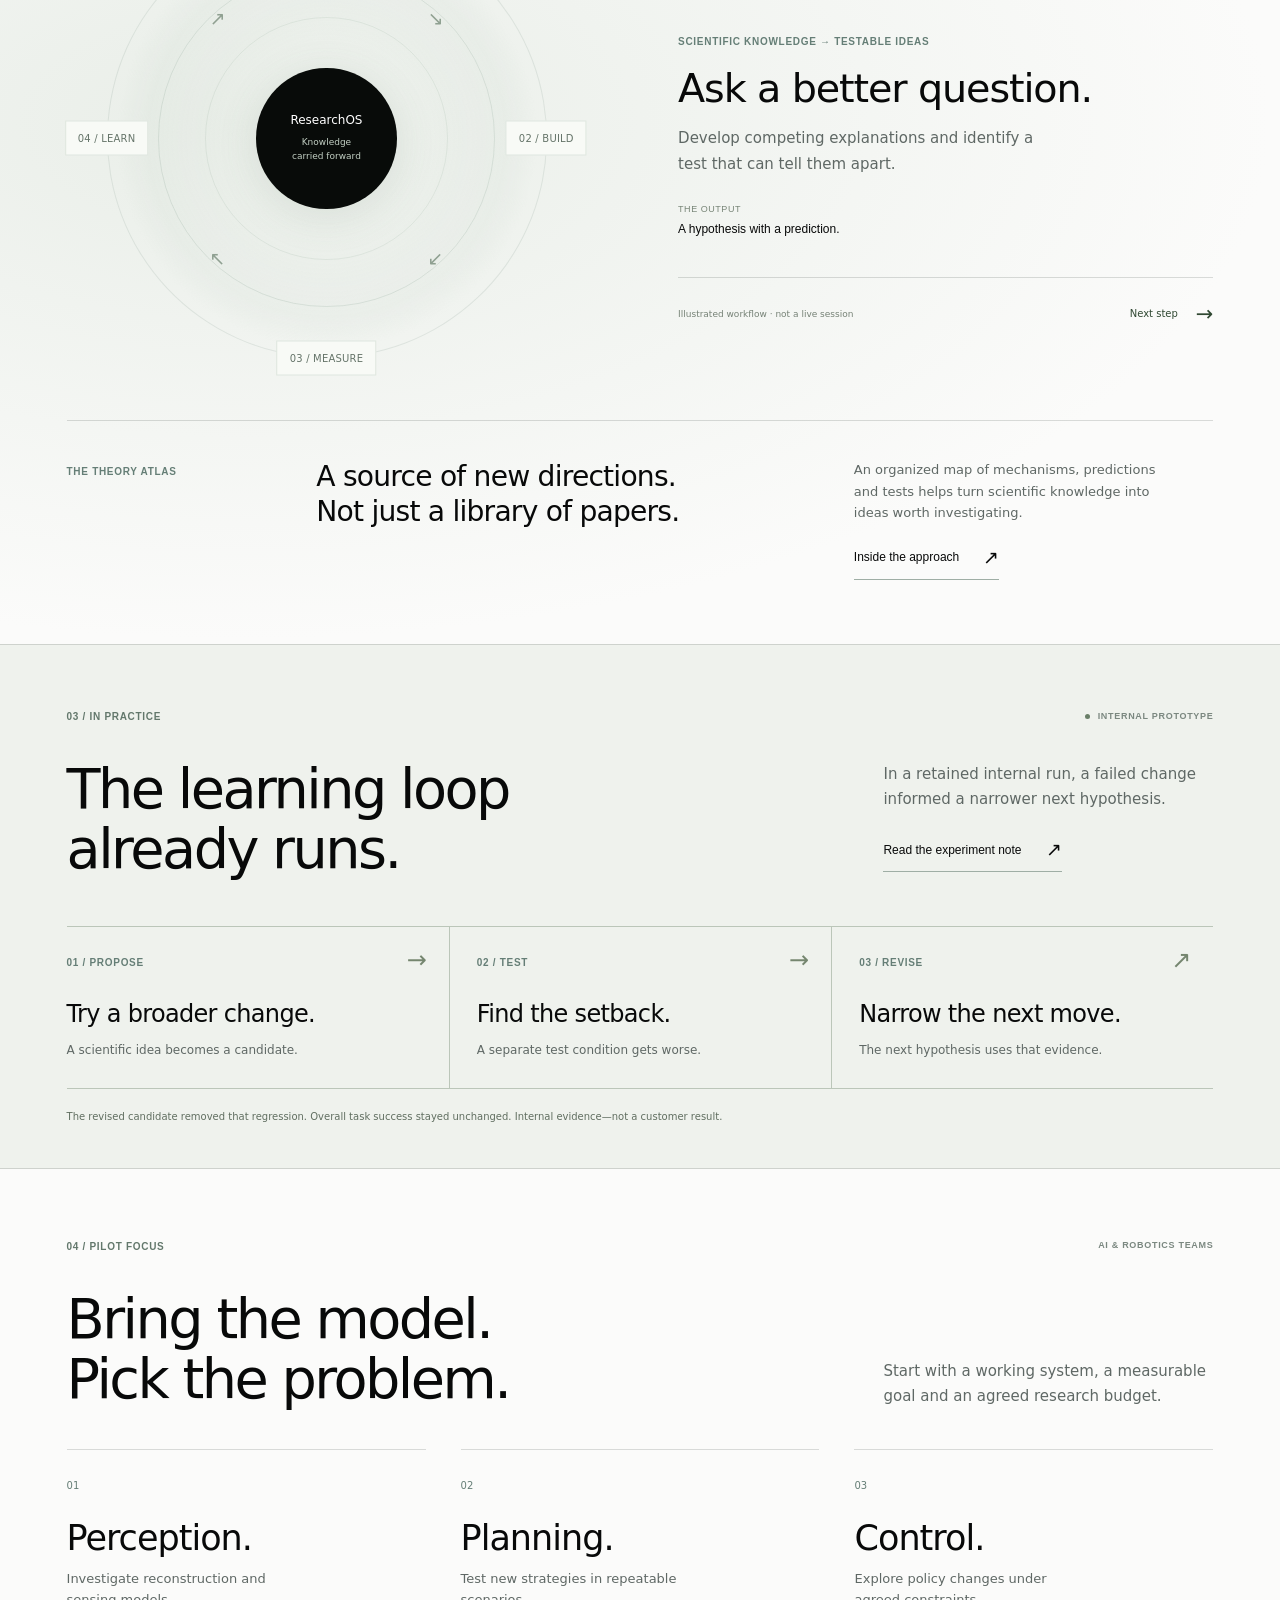
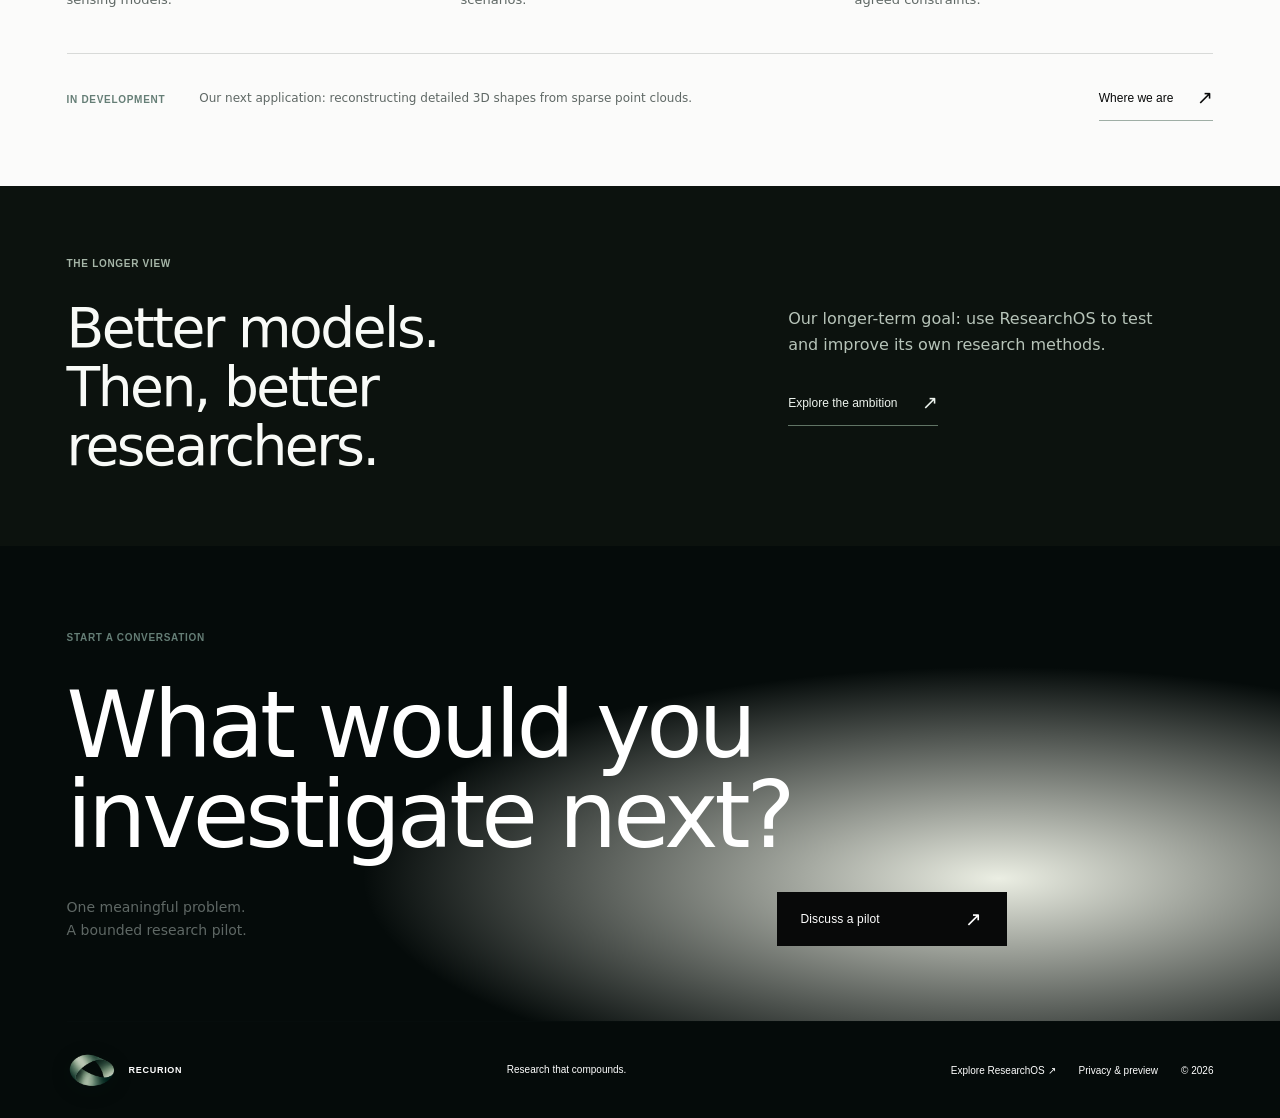
==== commit 27992742: "Add product demo login page" ====
--- a/index.html
+++ b/index.html
@@ -51,7 +51,7 @@
  .scene-close{top:77px;right:18px;padding:10px;font-size:10px}.scene-dialog-note{top:89px;left:20px;font-size:6px;max-width:160px}
 }
 @media(prefers-reduced-motion:reduce){*{scroll-behavior:auto!important}.orbit-traveler{transition:none!important}}
-</style></head><body class="home-route"><a class="skip-link" href="#main">Skip to content</a><header class="site-header"><a aria-label="Recurion home" class="brand" href="#top"><span aria-hidden="true" class="brand-mark"><img alt="" src="./assets/recurion-logo-mark.png"/></span><span class="brand-name">Recurion</span></a><nav aria-label="Main navigation" class="primary-nav"><a href="#approach">The approach</a><a href="#in-practice">In practice</a><a href="./research-os.html">ResearchOS</a></nav><div class="header-actions"><button class="header-cta" data-open="pilotDialog">Discuss a pilot <span aria-hidden="true">↗</span></button><button aria-controls="menuPanel" aria-expanded="false" aria-label="Open menu" class="menu-button"><span></span><span></span></button></div></header><nav aria-label="Mobile navigation" class="menu-panel" hidden="" id="menuPanel"><a href="#approach">The approach</a><a href="#in-practice">In practice</a><a href="./research-os.html">ResearchOS</a><button data-open="pilotDialog">Discuss a pilot <span aria-hidden="true">↗</span></button></nav>
+</style></head><body class="home-route"><a class="skip-link" href="#main">Skip to content</a><header class="site-header"><a aria-label="Recurion home" class="brand" href="#top"><span aria-hidden="true" class="brand-mark"><img alt="" src="./assets/recurion-logo-mark.png"/></span><span class="brand-name">Recurion</span></a><nav aria-label="Main navigation" class="primary-nav"><a href="#approach">The approach</a><a href="#in-practice">In practice</a><a href="./research-os.html">ResearchOS</a><a href="./login.html">Log in</a></nav><div class="header-actions"><button class="header-cta" data-open="pilotDialog">Discuss a pilot <span aria-hidden="true">↗</span></button><button aria-controls="menuPanel" aria-expanded="false" aria-label="Open menu" class="menu-button"><span></span><span></span></button></div></header><nav aria-label="Mobile navigation" class="menu-panel" hidden="" id="menuPanel"><a href="#approach">The approach</a><a href="#in-practice">In practice</a><a href="./research-os.html">ResearchOS</a><a href="./login.html">Log in</a><button data-open="pilotDialog">Discuss a pilot <span aria-hidden="true">↗</span></button></nav>
 <main id="main">
 <section aria-labelledby="hero-title" class="hero" id="top">
 <iframe aria-hidden="true" class="hero-scene" id="mobiusHero" tabindex="-1" title="Animated Möbius ribbon and electronic ants"></iframe><div aria-hidden="true" class="hero-shade"></div><div aria-hidden="true" class="grain"></div>
